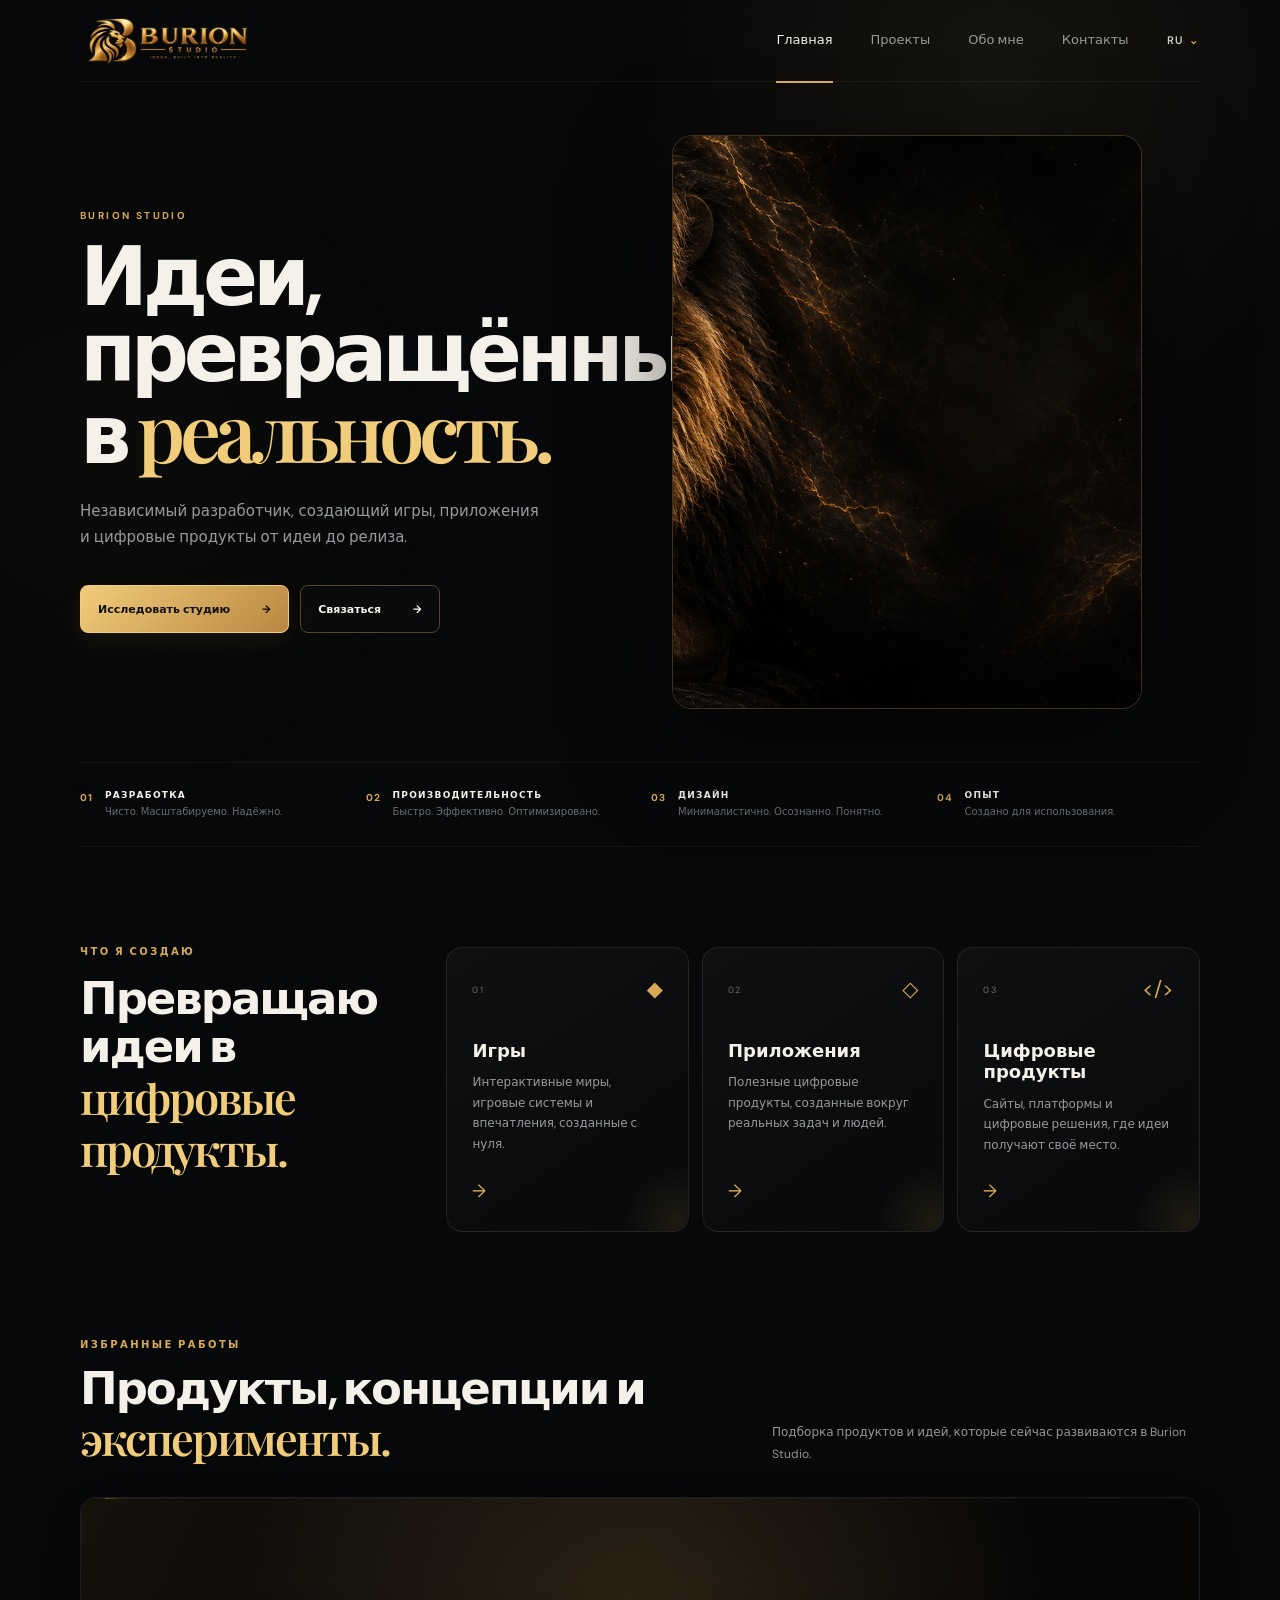
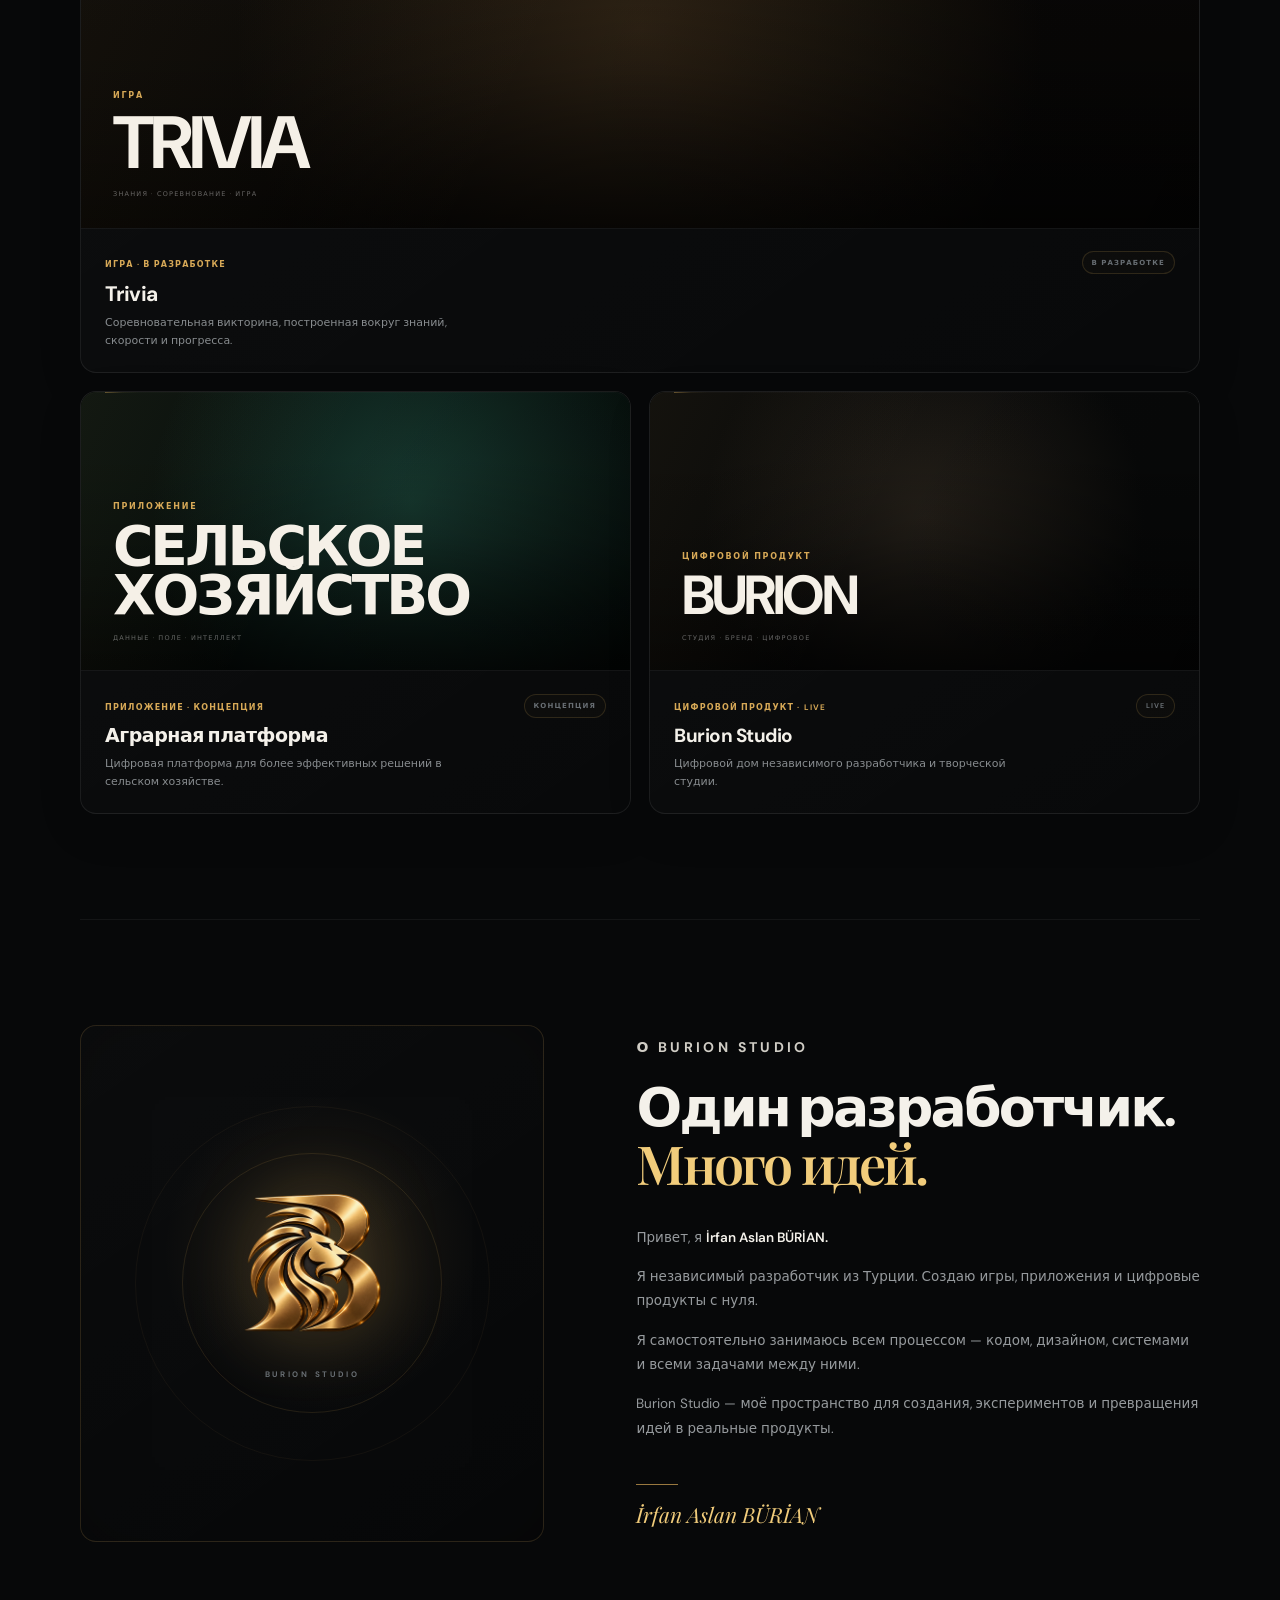
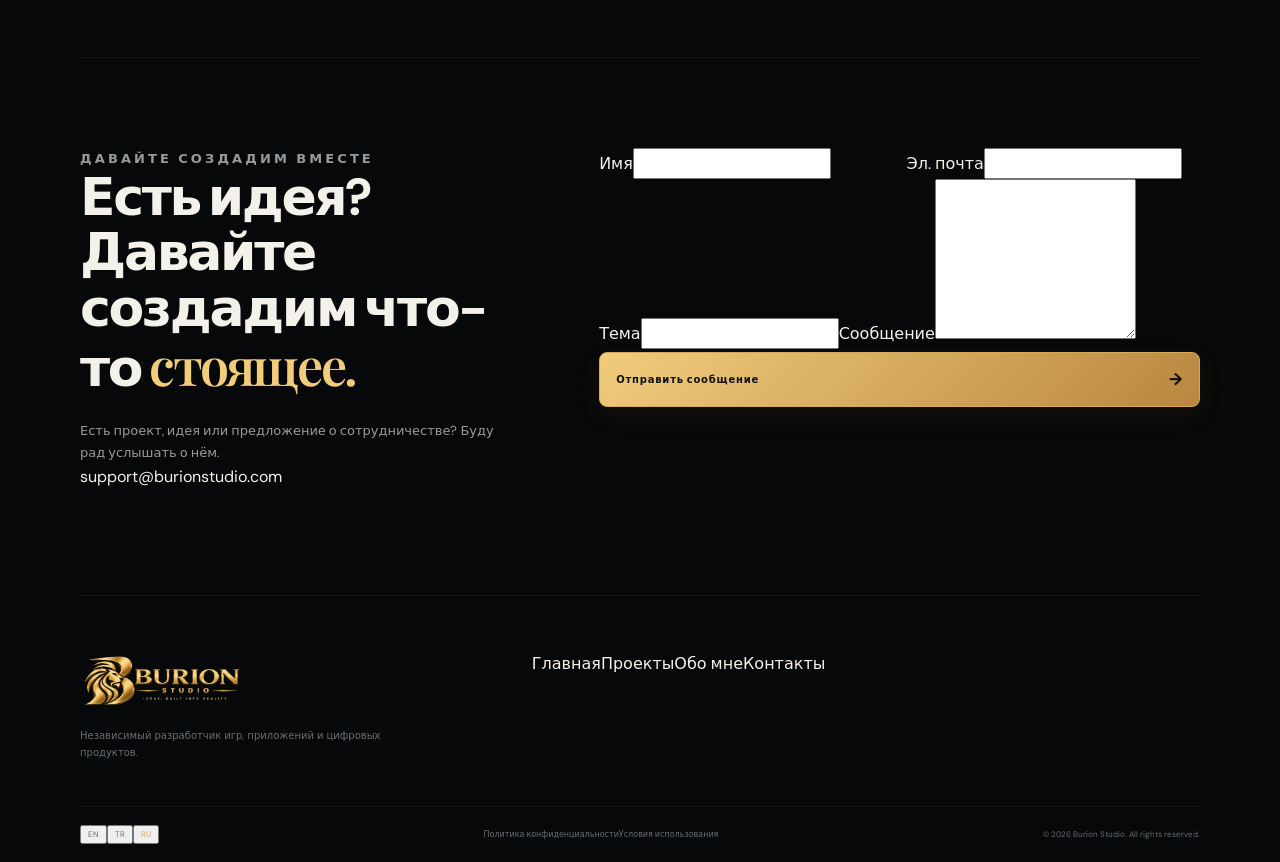
==== ru/index.html @ 8f63396d "Add Russian localized SEO URL" ====
<!doctype html>
<html lang="ru">
<head>
<meta charset="utf-8">
<meta name="viewport" content="width=device-width,initial-scale=1">
<meta name="theme-color" content="#070809">
<meta name="robots" content="index,follow">
<title>Burion Studio — Независимая студия игр и приложений</title>
<meta name="description" content="Burion Studio — независимые игры, приложения и цифровые продукты.">
<link rel="canonical" href="https://burionstudio.com/ru/">
<link rel="alternate" hreflang="en" href="https://burionstudio.com/">
<link rel="alternate" hreflang="tr" href="https://burionstudio.com/tr/">
<link rel="alternate" hreflang="ru" href="https://burionstudio.com/ru/">
<link rel="alternate" hreflang="x-default" href="https://burionstudio.com/">
<link rel="icon" type="image/png" href="../assets/brand/burion-favicon.png">
<link rel="apple-touch-icon" href="../assets/brand/burion-app-icon.png">
<link rel="preconnect" href="https://fonts.googleapis.com">
<link rel="preconnect" href="https://fonts.gstatic.com" crossorigin>
<link href="https://fonts.googleapis.com/css2?family=DM+Sans:wght@400;500;600;700&family=Playfair+Display:ital,wght@0,600;1,600&display=swap" rel="stylesheet">
<link rel="stylesheet" href="../css/style.css?v=20260830-1">
<link rel="stylesheet" href="../css/responsive-fixes.css?v=20260830-1">
<link rel="stylesheet" href="../css/projects-polish.css?v=20260830-1">
<link rel="stylesheet" href="../css/about-polish.css?v=20260830-1">
<link rel="stylesheet" href="../css/contact-mobile-fix.css?v=20260830-4">
<link rel="stylesheet" href="../css/footer-polish.css?v=20260830-4">
<link rel="stylesheet" href="../css/footer-mobile-polish.css?v=20260830-1">
</head>
<body>
<div class="site-shell">
<header class="site-header"><a class="site-logo" href="../" aria-label="Burion Studio"><img src="../assets/brand/burion-logo-primary.png" alt="Burion Studio"></a><nav class="desktop-nav" aria-label="Основная навигация"><a class="nav-link active" href="#home">Главная</a><a class="nav-link" href="#projects">Проекты</a><a class="nav-link" href="#about">Обо мне</a><a class="nav-link" href="#contact">Контакты</a></nav><div class="header-actions"><button class="language-button" type="button" aria-label="Изменить язык" aria-expanded="false"><span class="current-language">RU</span><span class="language-arrow">⌄</span></button><div class="language-menu" id="languageMenu" hidden><button type="button" data-language="en">English</button><button type="button" data-language="tr">Türkçe</button><button type="button" data-language="ru">Русский</button></div><button class="menu-button" type="button" aria-expanded="false" aria-label="Открыть меню"><span></span><span></span><span></span></button></div></header>
<div class="mobile-menu" id="mobileMenu" hidden><nav class="mobile-nav"><a href="#home">Главная</a><a href="#projects">Проекты</a><a href="#about">Обо мне</a><a href="#contact">Контакты</a></nav><div class="mobile-language"><span>ЯЗЫК</span><div><button type="button" data-language="en">EN</button><button type="button" data-language="tr">TR</button><button type="button" data-language="ru">RU</button></div></div></div>
<main>
<section id="home" class="hero"><div class="hero-content"><p class="eyebrow">BURION STUDIO</p><h1>Идеи,<br>превращённые в <em>реальность.</em></h1><p class="hero-description">Независимый разработчик, создающий игры, приложения и цифровые продукты от идеи до релиза.</p><div class="hero-actions"><a class="button button-primary" href="#projects"><span>Исследовать студию</span><span>→</span></a><a class="button button-secondary" href="#contact"><span>Связаться</span><span>→</span></a></div></div><div class="hero-visual"><div class="hero-image-frame"><img class="hero-image" src="../assets/brand/burion-hero-lion.jpg" alt="Burion Studio"><div class="hero-image-overlay"></div><div class="hero-image-brand"><img src="../assets/brand/burion-logo-gold.png" alt="Burion Studio"></div></div></div></section>
<section class="brand-statement"><div class="statement-item"><span class="statement-number">01</span><div><strong>РАЗРАБОТКА</strong><span>Чисто. Масштабируемо. Надёжно.</span></div></div><div class="statement-item"><span class="statement-number">02</span><div><strong>ПРОИЗВОДИТЕЛЬНОСТЬ</strong><span>Быстро. Эффективно. Оптимизировано.</span></div></div><div class="statement-item"><span class="statement-number">03</span><div><strong>ДИЗАЙН</strong><span>Минималистично. Осознанно. Понятно.</span></div></div><div class="statement-item"><span class="statement-number">04</span><div><strong>ОПЫТ</strong><span>Создано для использования.</span></div></div></section>
<section class="build-section"><div class="section-heading"><p class="eyebrow">ЧТО Я СОЗДАЮ</p><h2>Превращаю идеи в <em>цифровые продукты.</em></h2></div><div class="build-grid"><article class="build-card"><div class="card-top"><span class="card-index">01</span><span class="card-symbol">◆</span></div><h3>Игры</h3><p>Интерактивные миры, игровые системы и впечатления, созданные с нуля.</p><span class="card-arrow">→</span></article><article class="build-card"><div class="card-top"><span class="card-index">02</span><span class="card-symbol">◇</span></div><h3>Приложения</h3><p>Полезные цифровые продукты, созданные вокруг реальных задач и людей.</p><span class="card-arrow">→</span></article><article class="build-card"><div class="card-top"><span class="card-index">03</span><span class="card-symbol">&lt;/&gt;</span></div><h3>Цифровые продукты</h3><p>Сайты, платформы и цифровые решения, где идеи получают своё место.</p><span class="card-arrow">→</span></article></div></section>
<section id="projects" class="projects-section"><div class="section-heading projects-heading"><div><p class="eyebrow">ИЗБРАННЫЕ РАБОТЫ</p><h2>Продукты, концепции и <em>эксперименты.</em></h2></div><p class="section-description">Подборка продуктов и идей, которые сейчас развиваются в Burion Studio.</p></div><div class="projects-grid"><article class="project-card project-featured"><div class="project-image"><div class="project-image-content"><span>ИГРА</span><strong>TRIVIA</strong><small>ЗНАНИЯ · СОРЕВНОВАНИЕ · ИГРА</small></div></div><div class="project-info"><div><span class="project-category">ИГРА · В РАЗРАБОТКЕ</span><h3>Trivia</h3><p>Соревновательная викторина, построенная вокруг знаний, скорости и прогресса.</p></div><span class="project-status">В РАЗРАБОТКЕ</span></div></article><article class="project-card"><div class="project-image project-image-agriculture"><div class="project-image-content"><span>ПРИЛОЖЕНИЕ</span><strong>СЕЛЬСКОЕ ХОЗЯЙСТВО</strong><small>ДАННЫЕ · ПОЛЕ · ИНТЕЛЛЕКТ</small></div></div><div class="project-info"><div><span class="project-category">ПРИЛОЖЕНИЕ · КОНЦЕПЦИЯ</span><h3>Аграрная платформа</h3><p>Цифровая платформа для более эффективных решений в сельском хозяйстве.</p></div><span class="project-status">КОНЦЕПЦИЯ</span></div></article><article class="project-card"><div class="project-image project-image-studio"><div class="project-image-content"><span>ЦИФРОВОЙ ПРОДУКТ</span><strong>BURION</strong><small>СТУДИЯ · БРЕНД · ЦИФРОВОЕ</small></div></div><div class="project-info"><div><span class="project-category">ЦИФРОВОЙ ПРОДУКТ · LIVE</span><h3>Burion Studio</h3><p>Цифровой дом независимого разработчика и творческой студии.</p></div><span class="project-status">LIVE</span></div></article></div></section>
<section id="about" class="about-section"><div class="about-visual"><div class="about-mark"><img src="../assets/brand/burion-logo-mark.png" alt="Burion Studio mark"></div><span>BURION STUDIO</span></div><div class="about-content"><p class="eyebrow">О BURION STUDIO</p><h2>Один разработчик.<br><em>Много идей.</em></h2><p>Привет, я <strong>İrfan Aslan BÜRİAN.</strong></p><p>Я независимый разработчик из Турции. Создаю игры, приложения и цифровые продукты с нуля.</p><p>Я самостоятельно занимаюсь всем процессом — кодом, дизайном, системами и всеми задачами между ними.</p><p>Burion Studio — моё пространство для создания, экспериментов и превращения идей в реальные продукты.</p><div class="signature">İrfan Aslan BÜRİAN</div></div></section>
<section id="contact" class="contact-section"><div class="contact-heading"><p class="eyebrow">ДАВАЙТЕ СОЗДАДИМ ВМЕСТЕ</p><h2>Есть идея?<br>Давайте создадим что-то <em>стоящее.</em></h2><p class="contact-description">Есть проект, идея или предложение о сотрудничестве? Буду рад услышать о нём.</p><a href="mailto:support@burionstudio.com" class="contact-email">support@burionstudio.com</a></div><form id="contactForm" class="contact-form"><div class="form-row"><label><span>Имя</span><input type="text" name="name" autocomplete="name" required></label><label><span>Эл. почта</span><input type="email" name="email" autocomplete="email" required></label></div><label><span>Тема</span><input type="text" name="subject"></label><label><span>Сообщение</span><textarea name="message" rows="6" required></textarea></label><button type="submit" class="button button-primary submit-button"><span>Отправить сообщение</span><span>→</span></button></form></section>
</main>
<footer class="site-footer"><div class="footer-main"><div class="footer-brand"><img src="../assets/brand/burion-logo-gold.png" alt="Burion Studio"><p>Независимый разработчик игр, приложений и цифровых продуктов.</p></div><nav class="footer-nav" aria-label="Навигация в подвале"><a href="#home">Главная</a><a href="#projects">Проекты</a><a href="#about">Обо мне</a><a href="#contact">Контакты</a></nav></div><div class="footer-bottom"><div class="footer-languages"><button type="button" data-language="en">EN</button><button type="button" data-language="tr">TR</button><button type="button" data-language="ru">RU</button></div><div class="footer-legal"><a href="../privacy.html">Политика конфиденциальности</a><a href="../terms.html">Условия использования</a></div><span class="copyright">© 2026 Burion Studio. All rights reserved.</span></div></footer>
</div>
<script>localStorage.setItem('burionLanguage','ru');</script>
<script src="../script.js" defer></script>
<script src="../js/i18n-polish.js" defer></script>
</body>
</html>
---- css/style.css ----
/* =========================================================
   BURION STUDIO
   PREMIUM RESPONSIVE SYSTEM
   V3
========================================================= */

:root{--bg:#070809;--bg-soft:#0a0c0e;--surface:#0d1012;--surface-raised:#111416;--line:rgba(255,255,255,.085);--line-soft:rgba(255,255,255,.055);--text:#f4f1ea;--text-soft:#d0cdc5;--muted:#969a9d;--muted-dark:#686e73;--gold:#d7a957;--gold-light:#f1cc7b;--gold-dark:#9b7337;--max-width:1180px;--radius:16px;--ease:cubic-bezier(.22,.61,.36,1)}
*,*::before,*::after{box-sizing:border-box}html{margin:0;padding:0;width:100%;scroll-behavior:smooth;scroll-padding-top:90px;overflow-x:hidden}body{margin:0;padding:0;width:100%;min-width:0;overflow-x:hidden;background:var(--bg);color:var(--text);font-family:"DM Sans",system-ui,-apple-system,BlinkMacSystemFont,"Segoe UI",sans-serif;line-height:1.6;-webkit-font-smoothing:antialiased;text-rendering:optimizeLegibility}img,svg{display:block;max-width:100%}button,input,textarea{font:inherit}button{cursor:pointer}a{color:inherit;text-decoration:none}::selection{background:var(--gold);color:#111}body::before{content:"";position:fixed;inset:0;z-index:-1;pointer-events:none;background:radial-gradient(circle at 78% 8%,rgba(215,169,87,.075),transparent 30%),radial-gradient(circle at 8% 52%,rgba(215,169,87,.025),transparent 28%)}
.site-shell{width:100%;max-width:var(--max-width);margin:0 auto;padding-left:30px;padding-right:30px}.site-header{position:relative;z-index:100;height:82px;display:flex;align-items:center;border-bottom:1px solid var(--line-soft)}.site-logo{width:190px;max-width:190px;display:flex;align-items:center;flex-shrink:0}.site-logo img{width:175px;height:auto;object-fit:contain}.desktop-nav{display:flex;align-items:center;gap:38px;margin-left:auto;margin-right:38px}.nav-link{position:relative;padding:31px 0;color:var(--muted);font-size:13px;font-weight:500;transition:color .2s ease}.nav-link:hover,.nav-link.active{color:var(--text)}.nav-link.active::after{content:"";position:absolute;left:0;right:0;bottom:-1px;height:2px;background:var(--gold)}.header-actions{position:relative;display:flex;align-items:center;gap:17px;flex-shrink:0}.language-button{display:flex;align-items:center;gap:6px;padding:8px 0;border:0;background:transparent;color:var(--text-soft);font-size:11px;font-weight:600;letter-spacing:.1em}.language-arrow{color:var(--gold);font-size:12px}.menu-button{display:none;width:40px;height:40px;padding:8px;flex-direction:column;align-items:center;justify-content:center;gap:5px;border:1px solid var(--line);border-radius:9px;background:var(--surface)}.menu-button span{display:block;width:20px;height:2px;border-radius:2px;background:var(--text);transition:transform .2s ease,opacity .2s ease}.menu-button.is-open span:nth-child(1){transform:translateY(7px) rotate(45deg)}.menu-button.is-open span:nth-child(2){opacity:0}.menu-button.is-open span:nth-child(3){transform:translateY(-7px) rotate(-45deg)}.language-menu{position:absolute;top:67px;right:0;z-index:500;width:145px;padding:6px;border:1px solid var(--line);border-radius:11px;background:rgba(13,16,18,.97);box-shadow:0 20px 50px rgba(0,0,0,.45);backdrop-filter:blur(18px)}.language-menu[hidden],.mobile-menu[hidden]{display:none}.language-menu button{width:100%;padding:10px 12px;border:0;border-radius:7px;background:transparent;color:var(--text-soft);text-align:left;font-size:12px;transition:background .2s ease,color .2s ease}.language-menu button:hover{background:rgba(215,169,87,.07);color:var(--gold-light)}.mobile-menu{display:none;position:fixed;top:74px;left:15px;right:15px;z-index:200;padding:10px;border:1px solid var(--line);border-radius:15px;background:rgba(10,12,14,.98);box-shadow:0 25px 70px rgba(0,0,0,.58);backdrop-filter:blur(20px)}.mobile-menu:not([hidden]){display:block}.mobile-nav a{display:block;padding:14px 13px;border-bottom:1px solid var(--line-soft);color:var(--text-soft);font-size:14px;transition:color .2s ease,padding-left .2s ease}.mobile-nav a:last-child{border-bottom:0}.mobile-nav a:hover{color:var(--gold-light);padding-left:17px}.mobile-language{margin-top:10px;padding:13px 13px 5px;border-top:1px solid var(--line-soft)}.mobile-language>span{display:block;margin-bottom:10px;color:var(--gold);font-size:9px;font-weight:700;letter-spacing:.18em}.mobile-language>div{display:flex;gap:7px}.mobile-language button{padding:7px 10px;border:1px solid var(--line);border-radius:7px;background:rgba(255,255,255,.025);color:var(--muted);font-size:10px}.eyebrow{margin:0 0 18px;color:var(--gold);font-size:10px;font-weight:700;line-height:1;letter-spacing:.24em}h1,h2,h3,p{margin-top:0}h2{font-size:clamp(31px,4vw,45px);line-height:1.07;letter-spacing:-.045em}h1 em,h2 em{color:var(--gold-light);font-family:"Playfair Display",Georgia,serif;font-style:normal;font-weight:600}
.hero{position:relative;display:grid;grid-template-columns:minmax(0,.9fr) minmax(0,1.1fr);min-height:650px;border-bottom:1px solid var(--line-soft)}.hero-content{position:relative;z-index:2;display:flex;flex-direction:column;justify-content:center;padding:75px 40px 75px 0}.hero h1{max-width:650px;margin:0 0 27px;font-size:clamp(58px,6.35vw,84px);font-weight:700;line-height:.94;letter-spacing:-.065em}.hero-description{max-width:465px;margin:0;color:var(--muted);font-size:15px;line-height:1.75}.hero-actions{display:flex;flex-wrap:wrap;gap:11px;margin-top:35px}.button{min-height:48px;display:inline-flex;align-items:center;justify-content:space-between;gap:32px;padding:12px 17px;border-radius:8px;font-size:11px;font-weight:700;transition:transform .2s var(--ease),box-shadow .2s ease,border-color .2s ease,background .2s ease}.button:hover{transform:translateY(-2px)}.button-primary{color:#111;border:1px solid var(--gold-light);background:linear-gradient(135deg,var(--gold-light),#b98740);box-shadow:0 8px 25px rgba(215,169,87,.08)}.button-primary:hover{box-shadow:0 12px 35px rgba(215,169,87,.18)}.button-secondary{color:var(--text);border:1px solid #574628;background:rgba(255,255,255,.015)}.button-secondary:hover{border-color:var(--gold);background:rgba(215,169,87,.045)}
.hero-visual{position:relative;min-width:0;min-height:650px;display:flex;align-items:center;justify-content:center;padding:42px 0 42px 18px}.hero-visual::before{content:"";position:absolute;width:470px;height:470px;border-radius:50%;background:radial-gradient(circle,rgba(215,169,87,.14),rgba(215,169,87,.035) 48%,transparent 72%);filter:blur(2px)}.hero-image-frame{position:relative;z-index:2;width:100%;max-width:530px;aspect-ratio:1/1;overflow:hidden;border:1px solid rgba(215,169,87,.28);border-radius:22px;background:#090a0b;box-shadow:0 30px 90px rgba(0,0,0,.48)}.hero-image{width:100%;height:100%;object-fit:cover;object-position:center}.hero-image-overlay{position:absolute;inset:0;background:linear-gradient(135deg,rgba(0,0,0,.04),transparent 40%,rgba(0,0,0,.55))}.hero-image-brand{position:absolute;right:21px;bottom:20px;width:140px;padding:9px 12px;border:1px solid rgba(215,169,87,.25);border-radius:8px;background:rgba(5,6,7,.68);backdrop-filter:blur(12px)}.hero-image-brand img{width:100%;height:auto}
.brand-statement{display:grid;grid-template-columns:repeat(4,minmax(0,1fr));gap:22px;padding:27px 0;border-bottom:1px solid var(--line-soft)}.statement-item{display:flex;align-items:flex-start;gap:12px;min-width:0}.statement-number{flex-shrink:0;color:var(--gold);font-size:10px;font-weight:700;letter-spacing:.1em}.statement-item>div{display:flex;flex:1 1 auto;flex-direction:column;min-width:0}.statement-item strong{display:block;font-size:9px;line-height:1.25;letter-spacing:.14em;white-space:normal;overflow-wrap:normal;word-break:normal}.statement-item span:last-child{display:block;margin-top:4px;color:var(--muted-dark);font-size:10px;line-height:1.4;white-space:normal;overflow-wrap:normal;word-break:normal}
.build-section{display:grid;grid-template-columns:minmax(0,.72fr) minmax(0,1.8fr);gap:65px;padding:100px 0}.section-heading{min-width:0}.section-heading h2{margin:0}.build-grid{display:grid;grid-template-columns:repeat(3,minmax(0,1fr));gap:13px}.build-card{position:relative;min-width:0;min-height:280px;display:flex;flex-direction:column;padding:25px;overflow:hidden;border:1px solid var(--line);border-radius:var(--radius);background:linear-gradient(145deg,rgba(255,255,255,.035),rgba(255,255,255,.008));transition:transform .25s var(--ease),border-color .25s ease,background .25s ease}.build-card::after{content:"";position:absolute;width:110px;height:110px;right:-45px;bottom:-45px;border-radius:50%;background:radial-gradient(circle,rgba(215,169,87,.10),transparent 70%);pointer-events:none}.build-card:hover{transform:translateY(-5px);border-color:rgba(215,169,87,.32);background:var(--surface-raised)}.card-top{display:flex;align-items:center;justify-content:space-between}.card-index{color:var(--muted-dark);font-size:9px;letter-spacing:.12em}.card-symbol{color:var(--gold);font-size:21px}.build-card h3{margin:34px 0 10px;font-size:18px;line-height:1.2}.build-card p{margin:0;color:var(--muted);font-size:12px;line-height:1.7}.card-arrow{margin-top:auto;padding-top:22px;color:var(--gold);font-size:18px}
.projects-section{padding-bottom:105px}.projects-heading{display:grid;grid-template-columns:minmax(0,1.2fr) minmax(0,.8fr);gap:50px;align-items:end;margin-bottom:35px}.projects-heading h2{max-width:650px;margin:0}.section-description{max-width:370px;margin:0;color:var(--muted);font-size:12px;line-height:1.7}.projects-grid{display:grid;grid-template-columns:repeat(2,minmax(0,1fr));gap:14px}.project-card{min-width:0;overflow:hidden;border:1px solid var(--line);border-radius:var(--radius);background:var(--surface);transition:transform .25s var(--ease),border-color .25s ease}.project-card:hover{transform:translateY(-4px);border-color:rgba(215,169,87,.3)}.project-card.project-featured{grid-column:span 2}.project-image{position:relative;min-height:300px;display:flex;align-items:center;justify-content:center;overflow:hidden;background:radial-gradient(circle at 50% 40%,#302415,#090807 68%)}.project-image::after{content:"";position:absolute;inset:0;background:linear-gradient(180deg,transparent 45%,rgba(0,0,0,.28));pointer-events:none}.project-image-agriculture{background:radial-gradient(circle at 60% 40%,#183b31,#07100d 70%)}.project-image-studio{background:radial-gradient(circle at 50% 45%,#252019,#080909 70%)}.project-image-content{position:relative;z-index:2;display:flex;flex-direction:column;align-items:center;padding:20px;text-align:center}.project-image-content span{margin-bottom:10px;color:var(--gold);font-size:9px;font-weight:700;letter-spacing:.25em}.project-image-content strong{color:#f5f0e7;font-size:clamp(42px,6vw,70px);line-height:.9;letter-spacing:-.06em}.project-image-content small{margin-top:14px;color:rgba(255,255,255,.45);font-size:7px;letter-spacing:.22em}.project-info{display:flex;align-items:flex-start;justify-content:space-between;gap:25px;padding:22px 24px 24px}.project-category{color:var(--gold);font-size:8px;font-weight:700;letter-spacing:.15em}.project-info h3{margin:8px 0 7px;font-size:18px}.project-info p{max-width:520px;margin:0;color:var(--muted);font-size:11px;line-height:1.65}.project-status{flex-shrink:0;margin-top:2px;color:var(--muted-dark);font-size:7px;font-weight:700;letter-spacing:.15em}
.about-section{display:grid;grid-template-columns:minmax(0,.82fr) minmax(0,1.18fr);gap:75px;padding:90px 0 105px;border-top:1px solid var(--line-soft)}.about-visual{position:relative;min-height:390px;display:flex;flex-direction:column;align-items:center;justify-content:center;overflow:hidden;border:1px solid var(--line);border-radius:var(--radius);background:radial-gradient(circle at 50% 45%,rgba(215,169,87,.08),transparent 64%)}.about-visual::before{content:"";position:absolute;width:230px;height:230px;border:1px solid rgba(215,169,87,.09);border-radius:50%}.about-visual::after{content:"";position:absolute;width:320px;height:320px;border:1px solid rgba(215,169,87,.045);border-radius:50%}.about-mark{position:relative;z-index:2;width:145px;height:145px;display:flex;align-items:center;justify-content:center;margin-bottom:22px}.about-mark img{width:100%;height:100%;object-fit:contain;filter:drop-shadow(0 0 30px rgba(215,169,87,.18))}.about-visual>span{position:relative;z-index:2;color:var(--muted-dark);font-size:8px;font-weight:700;letter-spacing:.3em}.about-content{max-width:600px}.about-content h2{margin:0 0 30px}.about-content p{margin-bottom:14px;color:var(--muted);font-size:13px;line-height:1.75}.about-content p strong{color:var(--text)}.signature{margin-top:30px;color:var(--gold-light);font-family:"Playfair Display",Georgia,serif;font-size:22px;font-style:italic}
.contact-section{display:grid;grid-template-columns:minmax(0,.85fr) minmax(0,1.15fr);gap:75px;padding:90px 0 105px;border-top:1px solid var(--line-soft)}.contact-heading h2{margin:0 0 24px;font-size:clamp(34px,4.2vw,52px)}.contact-heading>p{max-width:450px;margin:0 22px 0 0;color:var(--muted);font-size:13px;line-height:1.7}.contact-meta{display:grid;gap:14px;margin-top:35px}.contact-meta-item{display:flex;align-items:flex-start;gap:13px}.contact-meta-item span:first-child{color:var(--gold);font-size:9px;font-weight:700;letter-spacing:.16em}.contact-meta-item a,.contact-meta-item>span:last-child{color:var(--text-soft);font-size:12px}.contact-form{min-width:0}.form-row{display:grid;grid-template-columns:repeat(2,minmax(0,1fr));gap:14px}.form-group{display:grid;gap:7px;margin-bottom:16px}.form-group label{color:var(--muted-dark);font-size:8px;font-weight:700;letter-spacing:.16em}.form-group input,.form-group textarea{width:100%;border:1px solid var(--line);border-radius:8px;background:rgba(255,255,255,.02);color:var(--text);outline:none;transition:border-color .2s ease,background .2s ease}.form-group input{height:46px;padding:10px 13px}.form-group textarea{min-height:145px;padding:12px 13px;resize:vertical}.form-group input:focus,.form-group textarea:focus{border-color:rgba(215,169,87,.45);background:rgba(215,169,87,.025)}.form-group input::placeholder,.form-group textarea::placeholder{color:#555b5f}.submit-button{width:100%;min-height:52px;margin-top:3px;display:flex;align-items:center;justify-content:space-between;padding:13px 16px;border:1px solid var(--gold);border-radius:8px;background:linear-gradient(135deg,var(--gold-light),#b98740);color:#111;font-size:10px;font-weight:800;letter-spacing:.08em}.submit-button span:last-child{font-size:17px}.form-status{min-height:20px;margin:12px 0 0;color:var(--gold-light);font-size:10px}.site-footer{border-top:1px solid var(--line-soft)}.footer-main{display:grid;grid-template-columns:1.3fr 1fr 1fr;gap:50px;padding:55px 0 45px}.footer-brand img{width:165px;margin-bottom:16px}.footer-brand p{max-width:310px;margin:0;color:var(--muted-dark);font-size:10px;line-height:1.65}.footer-column h3{margin:0 0 13px;color:var(--text-soft);font-size:8px;font-weight:700;letter-spacing:.18em}.footer-column a{display:block;width:max-content;margin-bottom:8px;color:var(--muted);font-size:10px}.footer-column a:hover{color:var(--gold-light)}.footer-bottom{display:flex;align-items:center;justify-content:space-between;gap:20px;padding:18px 0;border-top:1px solid var(--line-soft);color:var(--muted-dark);font-size:8px}.footer-bottom div:last-child{display:flex;gap:15px}.footer-bottom a:hover{color:var(--gold-light)}
@media(max-width:1000px){.site-shell{padding-left:25px;padding-right:25px}.desktop-nav{gap:25px;margin-right:25px}.hero-content{padding-right:25px}.hero h1{font-size:clamp(52px,6.2vw,72px)}.build-section{gap:40px}.about-section,.contact-section{gap:50px}}
@media(max-width:800px){.site-shell{padding-left:28px;padding-right:28px}.site-header{height:74px}.site-logo{width:155px;max-width:155px}.site-logo img{width:145px}.desktop-nav{display:none}.header-actions{margin-left:auto;gap:10px}.menu-button{display:flex}.hero{position:relative;display:block;min-height:690px;overflow:hidden;background:#070809}.hero-content{position:relative;z-index:3;width:61%;min-height:690px;display:flex;justify-content:center;padding:58px 0 62px}.hero h1{max-width:100%;margin-bottom:22px;font-size:clamp(42px,11vw,50px);line-height:.96;letter-spacing:-.06em}.hero-description{max-width:285px;font-size:12.5px;line-height:1.7}.hero-actions{width:100%;max-width:270px;flex-direction:column;gap:9px;margin-top:27px}.hero-actions .button{width:100%;max-width:270px;min-height:48px;padding-left:16px;padding-right:16px;border-radius:8px;font-size:10.5px}.hero-visual{position:absolute;inset:0;z-index:1;width:100%;min-height:100%;padding:0;pointer-events:none}.hero-visual::before{display:none}.hero-image-frame{position:absolute;top:0;right:0;width:92%;height:100%;max-width:none;aspect-ratio:auto;border:0;border-left:1px solid rgba(215,169,87,.13);border-radius:0;box-shadow:none;background:#070809}.hero-image{width:100%;height:100%;object-fit:cover;object-position:0 center;transform:translateX(9%) scale(1.02);transform-origin:center center;filter:brightness(.74) saturate(.88) contrast(1.06);opacity:.93}.hero-image-overlay{background:linear-gradient(90deg,#070809 0%,rgba(7,8,9,.98) 10%,rgba(7,8,9,.84) 25%,rgba(7,8,9,.46) 45%,rgba(7,8,9,.10) 70%,rgba(7,8,9,.18) 100%),linear-gradient(180deg,rgba(7,8,9,.10) 0%,transparent 34%,rgba(7,8,9,.25) 72%,rgba(7,8,9,.68) 100%)}.hero-image-brand{display:none}.brand-statement{display:grid;grid-template-columns:repeat(2,minmax(0,1fr));gap:28px 18px;width:100%;padding:26px 0}.statement-item{display:grid;grid-template-columns:24px minmax(0,1fr);align-items:start;gap:8px;width:100%;min-width:0}.statement-item .statement-number{width:24px;flex:none;line-height:1.35;font-size:8px}.statement-item>div{display:flex;flex-direction:column;width:auto;min-width:0;flex:initial}.statement-item strong,.statement-item span:last-child{display:block;width:auto;min-width:0;white-space:normal;word-break:normal;overflow-wrap:normal;hyphens:none}.statement-item strong{font-size:8.5px;line-height:1.3;letter-spacing:.11em}.statement-item span:last-child{margin-top:5px;font-size:9.5px;line-height:1.45}.build-section{display:grid;grid-template-columns:minmax(0,1fr);gap:34px;padding:70px 0}.build-grid{display:grid;grid-template-columns:minmax(0,1fr);gap:14px}.build-card{min-height:230px}.projects-section{padding-bottom:76px}.projects-heading{display:grid;grid-template-columns:minmax(0,1fr);gap:15px;align-items:start;margin-bottom:24px}.projects-grid{display:grid;grid-template-columns:minmax(0,1fr);gap:14px}.project-card.project-featured{grid-column:auto}.project-card::before{width:26px}.project-featured .project-image{min-height:235px}.project-image{min-height:225px}.project-info{gap:14px;padding:18px 19px 19px}.project-featured .project-info{padding-top:18px}.project-featured .project-info h3{font-size:19px}.project-info h3{margin-top:7px;margin-bottom:6px}.project-info p{max-width:none;font-size:10.5px;line-height:1.6}.project-status{align-self:flex-start;white-space:nowrap;padding:4px 7px;font-size:6.5px}.about-section{display:grid;grid-template-columns:minmax(0,1fr);gap:42px;padding:68px 0 70px}.about-visual{min-height:300px}.about-mark{width:120px;height:120px}.about-content{max-width:none}.about-content h2{margin-bottom:24px}.about-content p{margin-bottom:12px}.signature{margin-top:24px}.contact-section{display:grid;grid-template-columns:minmax(0,1fr);gap:38px;padding:68px 0 72px}.contact-heading h2{margin-bottom:20px}.contact-description{margin-right:0}.contact-form{width:100%;min-width:0}.contact-form .form-row{display:grid;grid-template-columns:minmax(0,1fr);gap:18px}.contact-form input,.contact-form textarea{width:100%;max-width:100%}.submit-button{width:100%}.site-footer{margin-top:0}.footer-main{gap:38px}}
@media(max-width:800px){html[lang="ru"] .hero-content{width:80%}html[lang="ru"] .hero h1{font-size:clamp(39px,10vw,45px);letter-spacing:-.065em;max-width:none}html[lang="ru"] .hero-description{max-width:260px}html[lang="ru"] .hero-actions,html[lang="ru"] .hero-actions .button{max-width:250px}}
@media(max-width:430px){.site-shell{padding-left:24px;padding-right:24px}.hero{min-height:670px}.hero-content{width:60%;min-height:670px;padding-top:54px;padding-bottom:54px}.hero h1{font-size:clamp(40px,11.4vw,47px)}.hero-description{max-width:260px;font-size:12.1px}.hero-actions,html[lang="ru"] .hero-actions,html[lang="ru"] .hero-actions .button{max-width:250px}.hero-actions .button{max-width:250px}.hero-image-frame{width:93%}.hero-image{transform:translateX(10%) scale(1.02);filter:brightness(.74) saturate(.88) contrast(1.06);opacity:.94}.brand-statement{gap:24px 14px}.statement-item{grid-template-columns:21px minmax(0,1fr);gap:6px}.statement-item .statement-number{width:21px;font-size:7px}.statement-item strong{font-size:7.6px;letter-spacing:.095em}.statement-item span:last-child{font-size:8.8px}.projects-heading{gap:15px}.project-featured .project-image{min-height:220px}.project-image{min-height:210px}.project-info{padding:17px 17px 18px}.project-status{font-size:6px;letter-spacing:.13em}}
@media(max-width:430px){html[lang="ru"] .hero-content{width:80%}html[lang="ru"] .hero h1{font-size:clamp(37px,10vw,43px);letter-spacing:-.065em}html[lang="ru"] .hero-description{max-width:260px}html[lang="ru"] .hero-actions,html[lang="ru"] .hero-actions .button{max-width:250px}}
---- css/responsive-fixes.css ----
/* BURION STUDIO — Responsive System
   Consolidated from V10–V12 stabilization overrides.
   Goal: preserve current layout while removing duplicate cascade rules.
*/

@media (min-width:1201px){.hero{grid-template-columns:minmax(0,.92fr) minmax(0,1.08fr)!important;min-height:680px!important}.hero-content{padding:72px 42px 72px 0!important}.hero h1{max-width:620px!important;margin-bottom:24px!important}.hero-visual{min-height:680px!important;padding:34px 0 34px 18px!important}.hero-visual::before{width:520px!important;height:520px!important;background:radial-gradient(circle,rgba(215,169,87,.12),rgba(215,169,87,.025) 48%,transparent 72%)!important}.hero-image-frame{width:min(100%,470px)!important;max-width:470px!important;aspect-ratio:.82/1!important;border-radius:20px!important;border-color:rgba(215,169,87,.25)!important;box-shadow:0 34px 100px rgba(0,0,0,.55)!important}.hero-image{object-position:58% center!important;transform:scale(1.045)!important}.hero-image-overlay{background:linear-gradient(90deg,rgba(7,8,9,.02),transparent 42%,rgba(0,0,0,.28)),linear-gradient(180deg,rgba(0,0,0,.02),transparent 58%,rgba(0,0,0,.62))!important}.hero-image-brand{display:none!important}}
@media (min-width:801px) and (max-width:1200px){.site-shell{padding-left:28px!important;padding-right:28px!important}.site-header{height:76px!important}.desktop-nav{gap:24px!important;margin-right:24px!important}.hero{grid-template-columns:minmax(0,.95fr) minmax(0,1.05fr)!important;min-height:610px!important}.hero-content{padding:62px 28px 62px 0!important}.hero h1{max-width:520px!important;font-size:clamp(50px,6.8vw,70px)!important}.hero-description{max-width:410px!important;font-size:14px!important}.hero-visual{min-height:610px!important;padding:30px 0 30px 14px!important}.hero-image-frame{max-width:440px!important;aspect-ratio:.86/1!important;border-radius:18px!important}.hero-image{object-position:58% center!important;transform:scale(1.035)!important}.hero-image-overlay{background:linear-gradient(90deg,rgba(7,8,9,.04),transparent 45%,rgba(0,0,0,.30)),linear-gradient(180deg,transparent 58%,rgba(0,0,0,.58))!important}.hero-image-brand{display:none!important}.brand-statement{gap:16px!important}.statement-item{gap:9px!important}.statement-item strong{font-size:8.5px!important}.statement-item span:last-child{font-size:9.5px!important}}
@media (max-width:800px){.site-shell{padding-left:28px!important;padding-right:28px!important}.site-header{height:74px!important}.site-logo{width:155px!important;max-width:155px!important}.site-logo img{width:145px!important}.desktop-nav{display:none!important}.header-actions{margin-left:auto!important;gap:10px!important}.menu-button{display:flex!important}.hero{position:relative!important;display:block!important;min-height:690px!important;overflow:hidden!important;border-bottom:1px solid var(--line-soft)!important;background:#070809!important}.hero-content{position:relative!important;z-index:3!important;width:61%!important;min-height:690px!important;display:flex!important;justify-content:center!important;padding:58px 0 62px!important}.hero h1{max-width:100%!important;margin-bottom:22px!important;font-size:clamp(42px,11vw,50px)!important;line-height:.96!important;letter-spacing:-.06em!important}.hero-description{max-width:285px!important;font-size:12.5px!important;line-height:1.7!important}.hero-actions{width:100%!important;max-width:270px!important;flex-direction:column!important;gap:9px!important;margin-top:27px!important}.hero-actions .button{width:100%!important;max-width:270px!important;min-height:48px!important;padding-left:16px!important;padding-right:16px!important;border-radius:8px!important;font-size:10.5px!important}.hero-visual{position:absolute!important;inset:0!important;z-index:1!important;width:100%!important;min-height:100%!important;padding:0!important;pointer-events:none!important}.hero-visual::before{display:none!important}.hero-image-frame{position:absolute!important;top:0!important;right:0!important;width:92%!important;height:100%!important;max-width:none!important;aspect-ratio:auto!important;border:0!important;border-left:1px solid rgba(215,169,87,.13)!important;border-radius:0!important;box-shadow:none!important;background:#070809!important}.hero-image{width:100%!important;height:100%!important;object-fit:cover!important;object-position:0 center!important;transform:translateX(9%) scale(1.02)!important;transform-origin:center center!important;filter:brightness(.74) saturate(.88) contrast(1.06)!important;opacity:.93!important}.hero-image-overlay{background:linear-gradient(90deg,#070809 0%,rgba(7,8,9,.98) 10%,rgba(7,8,9,.84) 25%,rgba(7,8,9,.46) 45%,rgba(7,8,9,.10) 70%,rgba(7,8,9,.18) 100%),linear-gradient(180deg,rgba(7,8,9,.10) 0%,transparent 34%,rgba(7,8,9,.25) 72%,rgba(7,8,9,.68) 100%)!important}.hero-image-brand{display:none!important}.brand-statement{display:grid!important;grid-template-columns:repeat(2,minmax(0,1fr))!important;gap:28px 18px!important;width:100%!important;padding:26px 0!important}.statement-item{display:grid!important;grid-template-columns:24px minmax(0,1fr)!important;align-items:start!important;gap:8px!important;width:100%!important;min-width:0!important}.statement-item .statement-number{width:24px!important;flex:none!important;line-height:1.35!important;font-size:8px!important}.statement-item>div{display:flex!important;flex-direction:column!important;width:auto!important;min-width:0!important;flex:initial!important}.statement-item strong,.statement-item span:last-child{display:block!important;width:auto!important;min-width:0!important;white-space:normal!important;word-break:normal!important;overflow-wrap:normal!important;hyphens:none!important}.statement-item strong{font-size:8.5px!important;line-height:1.3!important;letter-spacing:.11em!important}.statement-item span:last-child{margin-top:5px!important;font-size:9.5px!important;line-height:1.45!important}.build-section{display:grid!important;grid-template-columns:minmax(0,1fr)!important;gap:34px!important;padding:70px 0!important}.build-grid{display:grid!important;grid-template-columns:minmax(0,1fr)!important;gap:14px!important}.build-card{min-height:230px!important}.projects-section{padding-bottom:76px!important}.projects-heading{display:grid!important;grid-template-columns:minmax(0,1fr)!important;gap:15px!important;align-items:start!important;margin-bottom:24px!important}.projects-grid{display:grid!important;grid-template-columns:minmax(0,1fr)!important;gap:14px!important}.project-card.project-featured{grid-column:auto!important}.project-card::before{width:26px!important}.project-featured .project-image{min-height:235px!important}.project-image{min-height:225px!important}.project-info{gap:14px!important;padding:18px 19px 19px!important}.project-featured .project-info{padding-top:18px!important}.project-featured .project-info h3{font-size:19px!important}.project-info h3{margin-top:7px!important;margin-bottom:6px!important}.project-info p{max-width:none!important;font-size:10.5px!important;line-height:1.6!important}.project-status{align-self:flex-start!important;white-space:nowrap!important;padding:4px 7px!important;font-size:6.5px!important}.about-section{display:grid!important;grid-template-columns:minmax(0,1fr)!important;gap:42px!important;padding:68px 0 70px!important}.about-visual{min-height:300px!important}.about-mark{width:120px!important;height:120px!important}.about-content{max-width:none!important}.about-content h2{margin-bottom:24px!important}.about-content p{margin-bottom:12px!important}.signature{margin-top:24px!important}.contact-section{display:grid!important;grid-template-columns:minmax(0,1fr)!important;gap:38px!important;padding:68px 0 72px!important}.contact-heading h2{margin-bottom:20px!important}.contact-description{margin-right:0!important}.contact-form{width:100%!important;min-width:0!important}.contact-form .form-row{display:grid!important;grid-template-columns:minmax(0,1fr)!important;gap:18px!important}.contact-form input,.contact-form textarea{width:100%!important;max-width:100%!important}.submit-button{width:100%!important}.site-footer{margin-top:0!important}.footer-main{gap:38px!important}}
@media (max-width:800px){html[lang="ru"] .hero-content{width:80%!important}html[lang="ru"] .hero h1{font-size:clamp(39px,10vw,45px)!important;letter-spacing:-.065em!important;max-width:none!important}html[lang="ru"] .hero-description{max-width:260px!important}html[lang="ru"] .hero-actions,html[lang="ru"] .hero-actions .button{max-width:250px!important}}
@media (max-width:430px){.site-shell{padding-left:24px!important;padding-right:24px!important}.hero{min-height:670px!important}.hero-content{width:60%!important;min-height:670px!important;padding-top:54px!important;padding-bottom:54px!important}.hero h1{font-size:clamp(40px,11.4vw,47px)!important}.hero-description{max-width:260px!important;font-size:12.1px!important}.hero-actions,html[lang="ru"] .hero-actions,html[lang="ru"] .hero-actions .button{max-width:250px!important}.hero-actions .button{max-width:250px!important}.hero-image-frame{width:93%!important}.hero-image{transform:translateX(10%) scale(1.02)!important;filter:brightness(.74) saturate(.88) contrast(1.06)!important;opacity:.94!important}.brand-statement{gap:24px 14px!important}.statement-item{grid-template-columns:21px minmax(0,1fr)!important;gap:6px!important}.statement-item .statement-number{width:21px!important;font-size:7px!important}.statement-item strong{font-size:7.6px!important;letter-spacing:.095em!important}.statement-item span:last-child{font-size:8.8px!important}.projects-heading{gap:15px!important}.project-featured .project-image{min-height:220px!important}.project-image{min-height:210px!important}.project-info{padding:17px 17px 18px!important}.project-status{font-size:6px!important;letter-spacing:.13em!important}}
@media (max-width:430px){html[lang="ru"] .hero-content{width:80%!important}html[lang="ru"] .hero h1{font-size:clamp(37px,10vw,43px)!important;letter-spacing:-.065em!important}html[lang="ru"] .hero-description{max-width:260px!important}html[lang="ru"] .hero-actions,html[lang="ru"] .hero-actions .button{max-width:250px!important}}
.projects-heading .eyebrow{margin-bottom:15px}.project-card{position:relative}.project-card::before{content:"";position:absolute;left:0;top:0;width:34px;height:1px;background:rgba(215,169,87,.55);z-index:3;opacity:.7}.project-featured .project-image{min-height:315px}.project-featured .project-image-content{transform:translateY(-2px)}.project-featured .project-image-content strong{font-size:clamp(48px,6.5vw,76px)}.project-info{border-top:1px solid rgba(255,255,255,.035)}.project-category{display:inline-block;margin-bottom:1px}.project-status{padding:5px 9px;border:1px solid rgba(215,169,87,.14);border-radius:999px;background:rgba(215,169,87,.025)}.project-card:hover .project-status{border-color:rgba(215,169,87,.28);color:var(--gold-light)}.project-card{background:linear-gradient(145deg,rgba(255,255,255,.022),rgba(255,255,255,.008))}.project-card:hover{box-shadow:0 18px 45px rgba(0,0,0,.18)}.project-featured .project-info{padding-top:20px}.project-featured .project-info h3{font-size:21px;letter-spacing:-.025em}.project-info h3{letter-spacing:-.02em}.project-status{font-size:7px;letter-spacing:.16em}.project-image-content small{opacity:.9}.project-image-agriculture .project-image-content strong{font-size:clamp(36px,5vw,58px)}.project-image-studio .project-image-content strong{font-size:clamp(36px,5vw,58px)}
@media(min-width:801px){.project-card:not(.project-featured) .project-image{min-height:270px}.project-card:not(.project-featured) .project-info{min-height:128px}}
@media(max-width:800px){.project-featured .project-image{min-height:235px!important}.project-featured .project-info h3{font-size:19px!important}.project-status{padding:4px 7px!important;font-size:6.5px!important}}
@media(max-width:430px){.project-featured .project-image{min-height:220px!important}.project-image{min-height:210px!important}.project-status{font-size:6px!important;letter-spacing:.13em!important}}
@media(max-width:800px){
  .site-footer{width:100%!important;overflow:hidden!important}
  .footer-main{display:grid!important;grid-template-columns:minmax(0,1fr)!important;gap:30px!important;width:100%!important;align-items:start!important}
  .footer-brand{width:100%!important;max-width:230px!important}
  .footer-brand img{width:120px!important;max-width:100%!important;height:auto!important}
  .footer-brand p{max-width:210px!important;margin:14px 0 0!important}
  .footer-nav{display:grid!important;grid-template-columns:repeat(2,minmax(0,1fr))!important;gap:12px 22px!important;width:100%!important;min-width:0!important;align-items:start!important}
  .footer-nav a{display:block!important;min-width:0!important;width:auto!important;white-space:normal!important;overflow-wrap:anywhere!important;line-height:1.45!important}
  .footer-bottom{display:grid!important;grid-template-columns:minmax(0,1fr)!important;gap:18px!important;width:100%!important;align-items:start!important}
  .footer-languages,.footer-legal{display:flex!important;flex-wrap:wrap!important;gap:8px 14px!important;align-items:center!important;min-width:0!important}
  .footer-languages button{flex:0 0 auto!important}
  .footer-legal a{display:inline-block!important;white-space:normal!important}
  .copyright{display:block!important;max-width:280px!important;line-height:1.5!important}
}
@media(max-width:430px){
  .footer-main{gap:26px!important}
  .footer-nav{grid-template-columns:repeat(2,minmax(0,1fr))!important;gap:10px 16px!important}
  .footer-brand{max-width:210px!important}
  .footer-brand img{width:112px!important}
  .footer-brand p{max-width:190px!important;font-size:11px!important;line-height:1.6!important}
  .footer-bottom{gap:16px!important}
}
@media(max-width:800px){
  .site-footer{padding-top:34px!important}
  .footer-main{grid-template-columns:minmax(0,.9fr) minmax(0,1.1fr)!important;gap:22px!important;align-items:start!important}
  .footer-brand{max-width:150px!important}
  .footer-brand img{width:128px!important}
  .footer-brand p{max-width:145px!important;margin-top:12px!important;font-size:11.5px!important;line-height:1.65!important}
  .footer-nav{padding-top:6px!important;gap:16px 14px!important}
  .footer-nav a{font-size:21px!important;line-height:1.22!important;letter-spacing:-.025em!important;overflow-wrap:normal!important}
  .footer-bottom{grid-template-columns:auto minmax(0,1fr)!important;gap:16px 22px!important;margin-top:28px!important}
  .footer-languages{align-self:start!important;gap:7px!important}
  .footer-legal{align-self:start!important;gap:7px 16px!important;line-height:1.35!important}
  .footer-legal a{font-size:11px!important}
  .copyright{grid-column:1 / -1!important;max-width:100%!important;font-size:11px!important;line-height:1.5!important}
}
@media(max-width:430px){
  .site-footer{padding-top:30px!important}
  .footer-main{grid-template-columns:minmax(0,.92fr) minmax(0,1.08fr)!important;gap:18px!important}
  .footer-brand{max-width:145px!important}
  .footer-brand img{width:124px!important}
  .footer-brand p{max-width:138px!important;font-size:11px!important;line-height:1.62!important}
  .footer-nav{padding-top:4px!important;gap:14px 12px!important}
  .footer-nav a{font-size:19px!important;line-height:1.2!important}
  .footer-bottom{gap:14px 18px!important;margin-top:24px!important}
  .footer-legal{gap:6px 12px!important}
  .footer-legal a{font-size:10.5px!important}
  .copyright{font-size:10.5px!important}
}
@media(prefers-reduced-motion:reduce){html{scroll-behavior:auto!important}.hero-image{transition:none!important}.button,.build-card,.project-card{transition:none!important}}
---- css/projects-polish.css ----
/* BURION STUDIO — Projects editorial polish V2
   Scope: Projects section only.
   Hero / About / Contact remain untouched.
*/

.projects-section{position:relative;padding-top:8px}
.projects-heading{margin-bottom:32px}
.projects-heading .section-description{max-width:680px;color:rgba(208,205,197,.72);line-height:1.8}
.projects-grid{align-items:stretch;gap:18px}
.project-card{position:relative;isolation:isolate;overflow:hidden;border-color:rgba(255,255,255,.075);background:linear-gradient(145deg,rgba(255,255,255,.028),rgba(255,255,255,.008));box-shadow:0 14px 45px rgba(0,0,0,.12);transition:transform .28s var(--ease),border-color .28s ease,box-shadow .28s ease}
.project-card::before{content:"";position:absolute;top:0;left:24px;right:24px;height:1px;z-index:4;background:linear-gradient(90deg,rgba(215,169,87,.55),rgba(215,169,87,.08),transparent);opacity:.75;pointer-events:none}
.project-card::after{content:"";position:absolute;inset:0;z-index:0;border-radius:inherit;box-shadow:inset 0 1px 0 rgba(255,255,255,.018);pointer-events:none}
.project-card:hover{transform:translateY(-5px);border-color:rgba(215,169,87,.26);box-shadow:0 24px 60px rgba(0,0,0,.24)}
.project-card:focus-within{border-color:rgba(215,169,87,.34);box-shadow:0 20px 55px rgba(0,0,0,.22),0 0 0 1px rgba(215,169,87,.12)}
.project-image{position:relative;min-height:300px;justify-content:flex-start;align-items:flex-end;background-color:#080909}
.project-featured .project-image{min-height:330px}
.project-image::before{content:"";position:absolute;inset:0;z-index:1;background:linear-gradient(180deg,rgba(0,0,0,.03) 25%,rgba(0,0,0,.18) 52%,rgba(0,0,0,.72) 100%);pointer-events:none}
.project-image::after{content:"";position:absolute;inset:0;z-index:2;background:linear-gradient(115deg,rgba(215,169,87,.06),transparent 42%,rgba(0,0,0,.18));pointer-events:none}
.project-image-content{position:relative;z-index:3;width:100%;align-items:flex-start;padding:30px 32px 27px;text-align:left}
.project-image-content span{margin-bottom:9px;font-size:8px;letter-spacing:.22em}
.project-image-content strong{max-width:100%;font-size:clamp(43px,5.7vw,66px);letter-spacing:-.055em;line-height:.9;text-wrap:balance}
.project-image-content small{margin-top:12px;font-size:6.5px;letter-spacing:.19em;color:rgba(255,255,255,.42)}
.project-featured .project-image-content strong{font-size:clamp(52px,6.2vw,74px)}
.project-image-agriculture .project-image-content strong,.project-image-studio .project-image-content strong{font-size:clamp(34px,4.8vw,55px)}
.project-info{position:relative;z-index:3;min-height:132px;padding:21px 24px 23px;border-top:1px solid rgba(255,255,255,.045)}
.project-info h3{margin:7px 0 6px;font-size:19px;line-height:1.2;letter-spacing:-.025em}
.project-info p{max-width:52ch;color:rgba(150,154,157,.9);line-height:1.65}
.project-status{display:inline-flex;align-items:center;width:max-content;max-width:100%;padding:5px 9px;border:1px solid rgba(215,169,87,.17);border-radius:999px;background:rgba(215,169,87,.025);transition:border-color .2s ease,color .2s ease,background .2s ease}
.project-card:hover .project-status,.project-card:focus-within .project-status{border-color:rgba(215,169,87,.3);background:rgba(215,169,87,.05);color:var(--gold-light)}
.project-card a:focus-visible,.project-card button:focus-visible{outline:2px solid var(--gold-light);outline-offset:4px;border-radius:4px}
@media (min-width:801px){.project-card:not(.project-featured) .project-image{min-height:278px}.project-featured .project-info{min-height:138px}}
@media (max-width:800px){.projects-section{padding-top:2px;padding-bottom:72px!important}.projects-heading{margin-bottom:24px!important}.projects-heading .section-description{max-width:330px;line-height:1.7}.projects-grid{gap:14px}.project-card::before{left:18px;right:18px}.project-image,.project-featured .project-image{min-height:238px!important}.project-image-content,.project-featured .project-image-content{padding:24px 21px 22px}.project-image-content strong,.project-featured .project-image-content strong{font-size:clamp(40px,13vw,54px)!important}.project-image-agriculture .project-image-content strong,.project-image-studio .project-image-content strong{font-size:clamp(31px,10vw,43px)!important}.project-image-content small{margin-top:10px;font-size:6px;letter-spacing:.16em}.project-info{min-height:0;padding:18px 19px 20px!important}.project-info h3{font-size:18px!important}.project-info p{font-size:10.5px!important;line-height:1.62!important}}
@media (max-width:430px){.projects-heading{gap:14px!important}.project-image,.project-featured .project-image{min-height:222px!important}.project-image-content,.project-featured .project-image-content{padding:21px 17px 19px}.project-image-content strong,.project-featured .project-image-content strong{font-size:clamp(37px,12.5vw,49px)!important}.project-image-agriculture .project-image-content strong,.project-image-studio .project-image-content strong{font-size:clamp(29px,9.5vw,40px)!important}.project-info{padding:17px 17px 18px!important}.project-status{padding:4px 7px;font-size:6px;letter-spacing:.12em}}
@media (prefers-reduced-motion:reduce){.project-card,.project-status{transition:none!important}}
---- css/about-polish.css ----
/* BURION STUDIO — ABOUT SECTION POLISH V1 */
.about-section{position:relative;align-items:stretch}
.about-visual{min-height:430px;border-color:rgba(215,169,87,.16);background:radial-gradient(circle at 52% 44%,rgba(215,169,87,.12),transparent 42%),linear-gradient(145deg,rgba(255,255,255,.025),rgba(255,255,255,.005));box-shadow:inset 0 0 70px rgba(0,0,0,.22)}
.about-visual::before{width:260px;height:260px;border-color:rgba(215,169,87,.13)}
.about-visual::after{width:355px;height:355px;border-color:rgba(215,169,87,.055)}
.about-visual>span{letter-spacing:.34em}
.about-mark{width:158px;height:158px;margin-bottom:25px}
.about-mark img{filter:drop-shadow(0 0 34px rgba(215,169,87,.22))}
.about-content{align-self:center;max-width:625px;padding:10px 0}
.about-content .eyebrow{margin-bottom:20px}
.about-content h2{max-width:560px;margin-bottom:31px;font-size:clamp(38px,4.2vw,54px);line-height:1.02;letter-spacing:-.052em}
.about-content p{max-width:570px;margin-bottom:15px;font-size:13.5px;line-height:1.8}
.about-content p:first-of-type{margin-bottom:21px;color:var(--text-soft);font-size:14px}
.about-content p strong{color:var(--text);font-weight:600}
.signature{position:relative;display:inline-block;margin-top:28px;padding-top:14px;font-size:21px}
.signature::before{content:"";position:absolute;top:0;left:0;width:42px;height:1px;background:var(--gold);opacity:.7}
@media(min-width:1201px){.about-section{grid-template-columns:minmax(0,.9fr) minmax(0,1.1fr);gap:88px;padding:105px 0 115px}.about-visual{min-height:455px}.about-content{padding-left:4px}}
@media(min-width:801px) and (max-width:1200px){.about-section{gap:55px;padding:85px 0 95px}.about-visual{min-height:390px}.about-content h2{font-size:clamp(35px,4.5vw,48px)}}
@media(max-width:800px){.about-section{gap:34px!important;padding:72px 0 78px!important}.about-visual{min-height:315px!important;border-radius:14px!important}.about-visual::before{width:190px!important;height:190px!important}.about-visual::after{width:275px!important;height:275px!important}.about-mark{width:112px!important;height:112px!important;margin-bottom:19px!important}.about-visual>span{font-size:7px!important;letter-spacing:.28em!important}.about-content{padding:0!important}.about-content .eyebrow{margin-bottom:17px!important}.about-content h2{max-width:100%!important;margin-bottom:25px!important;font-size:clamp(35px,10vw,46px)!important;line-height:1.02!important}.about-content p{max-width:100%!important;margin-bottom:13px!important;font-size:12.5px!important;line-height:1.72!important}.about-content p:first-of-type{margin-bottom:18px!important;font-size:13px!important}.signature{margin-top:23px!important;font-size:19px!important}}
@media(max-width:430px){.about-section{padding:66px 0 72px!important}.about-visual{min-height:285px!important}.about-mark{width:100px!important;height:100px!important}.about-content h2{font-size:clamp(34px,10.5vw,42px)!important}.about-content p{font-size:12px!important}}
---- css/contact-mobile-fix.css ----
/* BURION STUDIO — Premium contact form
   Mobile-first visual refinement.
   Keeps the existing contact structure and submission behavior intact.
*/

#contact{scroll-margin-top:96px}

@media (max-width:800px){
  #contact{
    scroll-margin-top:88px!important;
    overflow:visible!important;
  }

  .contact-section{
    position:relative!important;
    min-width:0!important;
    padding:72px 0 82px!important;
    gap:28px!important;
  }

  .contact-heading{
    min-width:0!important;
    overflow:visible!important;
  }

  .contact-heading h2{
    max-width:100%!important;
    margin:0 0 22px!important;
    font-size:clamp(32px,8.6vw,43px)!important;
    line-height:1.04!important;
    letter-spacing:-.055em!important;
  }

  .contact-description{
    max-width:100%!important;
    margin:0 0 13px!important;
    color:#969a9d!important;
    font-size:12px!important;
    font-weight:400!important;
    line-height:1.7!important;
  }

  /* Premium email link: quiet by default, gold only as interaction cue. */
  .contact-email{
    position:relative!important;
    display:inline-block!important;
    max-width:100%!important;
    padding-bottom:5px!important;
    overflow-wrap:anywhere!important;
    color:#f4f1ea!important;
    font-size:clamp(17px,4.7vw,22px)!important;
    font-weight:400!important;
    line-height:1.3!important;
    letter-spacing:-.025em!important;
    text-decoration:none!important;
    transition:color .2s ease,opacity .2s ease!important;
  }

  .contact-email::after{
    content:"";
    position:absolute!important;
    left:0!important;
    bottom:0!important;
    width:34px!important;
    height:1px!important;
    background:rgba(215,169,87,.72)!important;
    transform-origin:left center!important;
    transition:width .25s ease,background .25s ease!important;
  }

  .contact-email:hover,
  .contact-email:focus-visible{
    color:#f6e3b4!important;
  }

  .contact-email:hover::after,
  .contact-email:focus-visible::after{
    width:100%!important;
    background:#d7a957!important;
  }

  .contact-form{
    min-width:0!important;
    width:100%!important;
    margin:0!important;
  }

  .contact-form .form-row{
    display:grid!important;
    grid-template-columns:1fr!important;
    gap:20px!important;
  }

  .contact-form label{
    display:block!important;
    min-width:0!important;
    margin:0!important;
  }

  .contact-form label>span{
    display:block!important;
    margin:0 0 9px!important;
    color:#969a9d!important;
    font-size:10px!important;
    font-weight:600!important;
    line-height:1.2!important;
    letter-spacing:.17em!important;
    text-transform:uppercase!important;
  }

  .contact-form input,
  .contact-form textarea{
    display:block!important;
    width:100%!important;
    max-width:100%!important;
    min-width:0!important;
    border:1px solid rgba(255,255,255,.10)!important;
    border-radius:10px!important;
    background:#0b0d0f!important;
    color:#f4f1ea!important;
    outline:none!important;
    box-shadow:inset 0 1px 0 rgba(255,255,255,.018)!important;
    transition:border-color .2s ease,background .2s ease,box-shadow .2s ease!important;
  }

  .contact-form input{
    min-height:54px!important;
    padding:14px 16px!important;
    font-size:14px!important;
    line-height:1.3!important;
  }

  .contact-form textarea{
    min-height:176px!important;
    padding:15px 16px!important;
    resize:vertical!important;
    font-size:14px!important;
    line-height:1.6!important;
  }

  .contact-form input::placeholder,
  .contact-form textarea::placeholder{color:#686e73!important}

  .contact-form input:focus,
  .contact-form textarea:focus{
    border-color:rgba(215,169,87,.48)!important;
    background:#0d1012!important;
    box-shadow:0 0 0 3px rgba(215,169,87,.055)!important;
  }

  .contact-form>label{margin-top:20px!important}

  .contact-form .submit-button{
    width:100%!important;
    max-width:100%!important;
    min-height:58px!important;
    margin-top:24px!important;
    padding:15px 18px!important;
    border-radius:10px!important;
    font-size:11px!important;
    letter-spacing:.06em!important;
  }
}

@media (max-width:430px){
  #contact{scroll-margin-top:82px!important}

  .contact-section{
    padding:64px 0 72px!important;
    gap:28px!important;
  }

  .contact-heading h2{font-size:clamp(31px,8.5vw,40px)!important}

  .contact-description{font-size:11.5px!important}

  .contact-email{
    font-size:18px!important;
    padding-bottom:5px!important;
  }

  .contact-form{margin:0!important}

  .contact-form .form-row{gap:18px!important}

  .contact-form label>span{
    margin-bottom:8px!important;
    font-size:9.5px!important;
  }

  .contact-form input{
    min-height:52px!important;
    padding:13px 15px!important;
  }

  .contact-form textarea{
    min-height:174px!important;
    padding:14px 15px!important;
  }

  .contact-form>label{margin-top:18px!important}

  .contact-form .submit-button{
    min-height:56px!important;
    margin-top:22px!important;
  }
}
---- css/footer-polish.css ----
/* BURION STUDIO — Premium mobile footer V4
   Editorial, restrained and intentionally simple.
   The mobile footer should feel like part of the brand, not a utility panel.
*/

@media (max-width:800px){
  .site-footer{
    margin-top:0!important;
    padding:54px 0 0!important;
    border-top:1px solid rgba(255,255,255,.07)!important;
    overflow:visible!important;
  }

  /* Brand first: generous breathing room and clear hierarchy. */
  .footer-main{
    display:block!important;
    width:100%!important;
    padding:0!important;
  }

  .footer-brand{
    width:100%!important;
    max-width:420px!important;
    min-width:0!important;
  }

  .footer-brand img{
    display:block!important;
    width:132px!important;
    max-width:100%!important;
    height:auto!important;
  }

  .footer-brand p{
    max-width:360px!important;
    margin:17px 0 0!important;
    color:#8f9295!important;
    font-size:13px!important;
    font-weight:400!important;
    line-height:1.7!important;
    letter-spacing:-.008em!important;
  }

  /* Navigation becomes one quiet editorial row instead of a cramped 2x2 grid. */
  .footer-nav{
    display:flex!important;
    flex-wrap:wrap!important;
    align-items:center!important;
    justify-content:flex-start!important;
    gap:10px 24px!important;
    width:100%!important;
    min-width:0!important;
    margin-top:38px!important;
    padding:0!important;
  }

  .footer-nav a{
    display:inline-flex!important;
    align-items:center!important;
    min-height:36px!important;
    width:auto!important;
    padding:0!important;
    color:#dedbd4!important;
    font-size:14px!important;
    font-weight:500!important;
    line-height:1.2!important;
    letter-spacing:-.018em!important;
    white-space:nowrap!important;
    transition:color .2s ease!important;
  }

  .footer-nav a:hover,
  .footer-nav a:focus-visible{color:var(--gold-light)!important}

  /* A single, disciplined divider separates navigation from legal controls. */
  .footer-bottom{
    display:grid!important;
    grid-template-columns:1fr!important;
    grid-template-areas:"languages" "legal" "copyright"!important;
    gap:17px!important;
    align-items:start!important;
    width:100%!important;
    margin-top:34px!important;
    padding:24px 0 34px!important;
    border-top:1px solid rgba(255,255,255,.07)!important;
  }

  /* Languages are text controls, not heavy pills. */
  .footer-languages{
    grid-area:languages!important;
    display:flex!important;
    align-items:center!important;
    flex-wrap:wrap!important;
    gap:0!important;
  }

  .footer-languages button{
    position:relative!important;
    width:auto!important;
    height:32px!important;
    min-width:32px!important;
    padding:0 9px!important;
    flex:0 0 auto!important;
    border:0!important;
    border-radius:0!important;
    background:transparent!important;
    color:#777c80!important;
    font-size:10px!important;
    font-weight:600!important;
    line-height:1!important;
    letter-spacing:.08em!important;
    transition:color .2s ease!important;
  }

  .footer-languages button+button::before{
    content:""!important;
    position:absolute!important;
    left:0!important;
    top:50%!important;
    width:1px!important;
    height:12px!important;
    transform:translateY(-50%)!important;
    background:rgba(255,255,255,.12)!important;
  }

  .footer-languages button[aria-current="true"],
  .footer-languages button.active{
    color:var(--gold)!important;
    border:0!important;
    background:transparent!important;
  }

  .footer-languages button:hover{color:var(--gold-light)!important}

  .footer-legal{
    grid-area:legal!important;
    display:flex!important;
    align-items:center!important;
    flex-wrap:wrap!important;
    justify-content:flex-start!important;
    gap:8px 24px!important;
    min-width:0!important;
  }

  .footer-legal a{
    display:inline-flex!important;
    align-items:center!important;
    min-height:32px!important;
    color:#777c80!important;
    font-size:11px!important;
    font-weight:400!important;
    line-height:1.4!important;
    white-space:nowrap!important;
    transition:color .2s ease!important;
  }

  .footer-legal a:hover,
  .footer-legal a:focus-visible{color:#c9c5bc!important}

  .copyright{
    grid-area:copyright!important;
    display:block!important;
    max-width:none!important;
    margin:2px 0 0!important;
    color:#62676b!important;
    font-size:10px!important;
    font-weight:400!important;
    line-height:1.5!important;
  }
}

@media (max-width:430px){
  .site-footer{padding-top:48px!important}

  .footer-brand img{width:126px!important}

  .footer-brand p{
    max-width:335px!important;
    margin-top:16px!important;
    font-size:12px!important;
    line-height:1.72!important;
  }

  .footer-nav{
    gap:7px 20px!important;
    margin-top:32px!important;
  }

  .footer-nav a{
    min-height:34px!important;
    font-size:14px!important;
  }

  .footer-bottom{
    gap:14px!important;
    margin-top:30px!important;
    padding-top:20px!important;
    padding-bottom:28px!important;
  }

  .footer-languages button{
    min-width:30px!important;
    height:30px!important;
    padding:0 8px!important;
    font-size:9.5px!important;
  }

  .footer-legal{gap:6px 20px!important}
  .footer-legal a{font-size:10.5px!important}
  .copyright{font-size:9.5px!important}
}
---- css/footer-mobile-polish.css ----
/* BURION STUDIO — Mobile footer, clean single-column layout */

@media (max-width:800px){
  .site-footer{
    width:100%!important;
    overflow:hidden!important;
    padding:42px 0 28px!important;
    border-top:1px solid var(--line-soft)!important;
  }

  .footer-main{
    display:block!important;
    width:100%!important;
  }

  .footer-brand{
    width:100%!important;
    max-width:420px!important;
  }

  .footer-brand img{
    display:block!important;
    width:124px!important;
    max-width:100%!important;
    height:auto!important;
  }

  .footer-brand p{
    max-width:390px!important;
    margin:16px 0 0!important;
    color:var(--muted)!important;
    font-size:12px!important;
    line-height:1.65!important;
  }

  .footer-nav{
    display:flex!important;
    flex-wrap:wrap!important;
    justify-content:flex-start!important;
    align-items:center!important;
    gap:12px 24px!important;
    width:100%!important;
    min-width:0!important;
    margin-top:30px!important;
    padding:0!important;
  }

  .footer-nav a{
    display:block!important;
    width:auto!important;
    min-width:0!important;
    padding:0!important;
    color:var(--text-soft)!important;
    font-size:14px!important;
    font-weight:500!important;
    line-height:1.35!important;
    letter-spacing:-.01em!important;
    white-space:nowrap!important;
  }

  .footer-nav a:hover{color:var(--gold-light)!important}

  .footer-bottom{
    display:grid!important;
    grid-template-columns:1fr!important;
    gap:16px!important;
    width:100%!important;
    margin-top:34px!important;
    padding:20px 0 0!important;
    border-top:1px solid var(--line-soft)!important;
  }

  .footer-languages{
    display:flex!important;
    flex-wrap:nowrap!important;
    gap:7px!important;
    align-items:center!important;
  }

  .footer-languages button{
    flex:0 0 auto!important;
    width:34px!important;
    height:26px!important;
    padding:0!important;
    border:1px solid var(--line)!important;
    border-radius:999px!important;
    background:rgba(255,255,255,.025)!important;
    color:var(--muted)!important;
    font-size:9px!important;
    line-height:1!important;
  }

  .footer-languages button[aria-current="true"],
  .footer-languages button.active{
    color:var(--gold)!important;
    border-color:rgba(215,169,87,.28)!important;
  }

  .footer-legal{
    display:flex!important;
    flex-wrap:wrap!important;
    justify-content:flex-start!important;
    gap:8px 22px!important;
    align-items:center!important;
    min-width:0!important;
  }

  .footer-legal a{
    display:inline-block!important;
    color:var(--muted-dark)!important;
    font-size:11px!important;
    line-height:1.4!important;
    white-space:nowrap!important;
  }

  .copyright{
    display:block!important;
    max-width:100%!important;
    margin:0!important;
    color:var(--muted-dark)!important;
    font-size:10px!important;
    line-height:1.5!important;
  }
}

@media (max-width:430px){
  .site-footer{padding:38px 0 24px!important}
  .footer-brand img{width:118px!important}
  .footer-brand p{max-width:330px!important;margin-top:14px!important;font-size:11px!important}
  .footer-nav{gap:11px 20px!important;margin-top:27px!important}
  .footer-nav a{font-size:13px!important}
  .footer-bottom{gap:14px!important;margin-top:30px!important;padding-top:18px!important}
  .footer-legal{gap:7px 18px!important}
  .footer-legal a{font-size:10px!important}
  .copyright{font-size:9.5px!important}
}
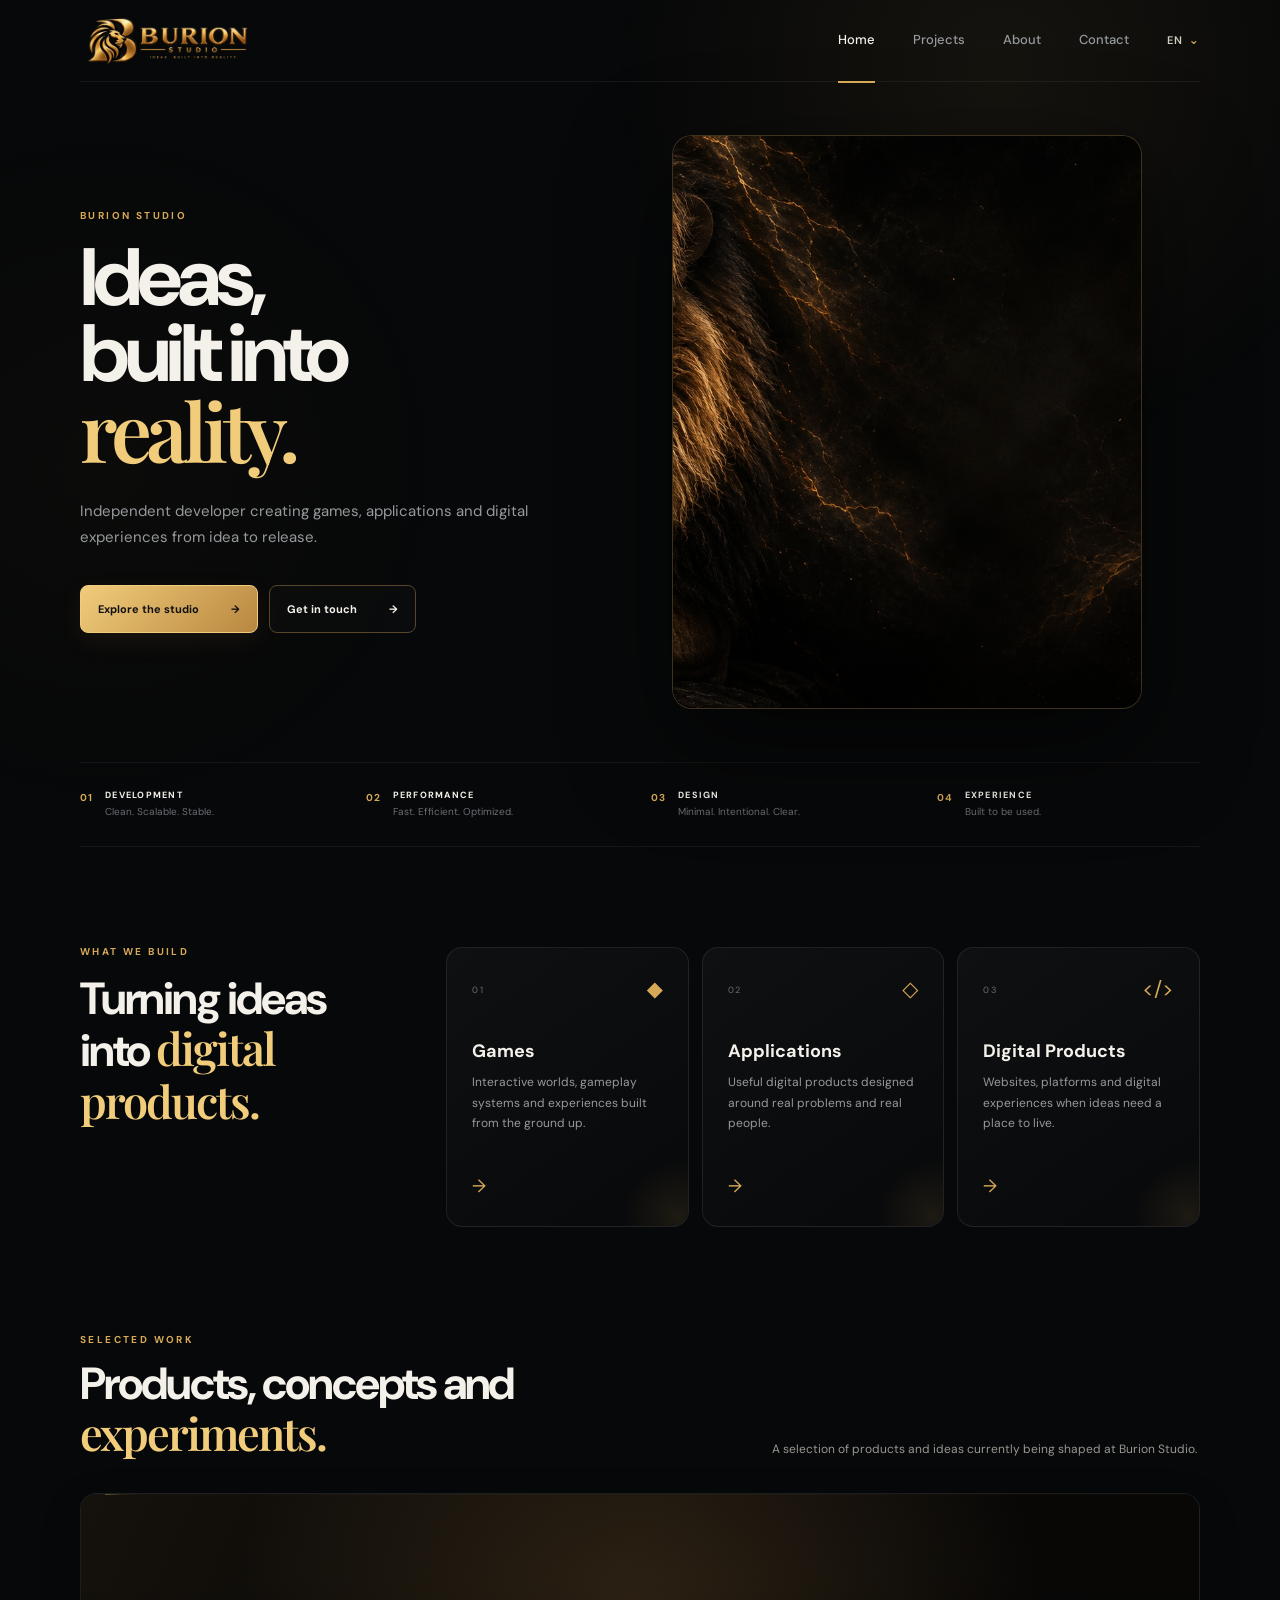
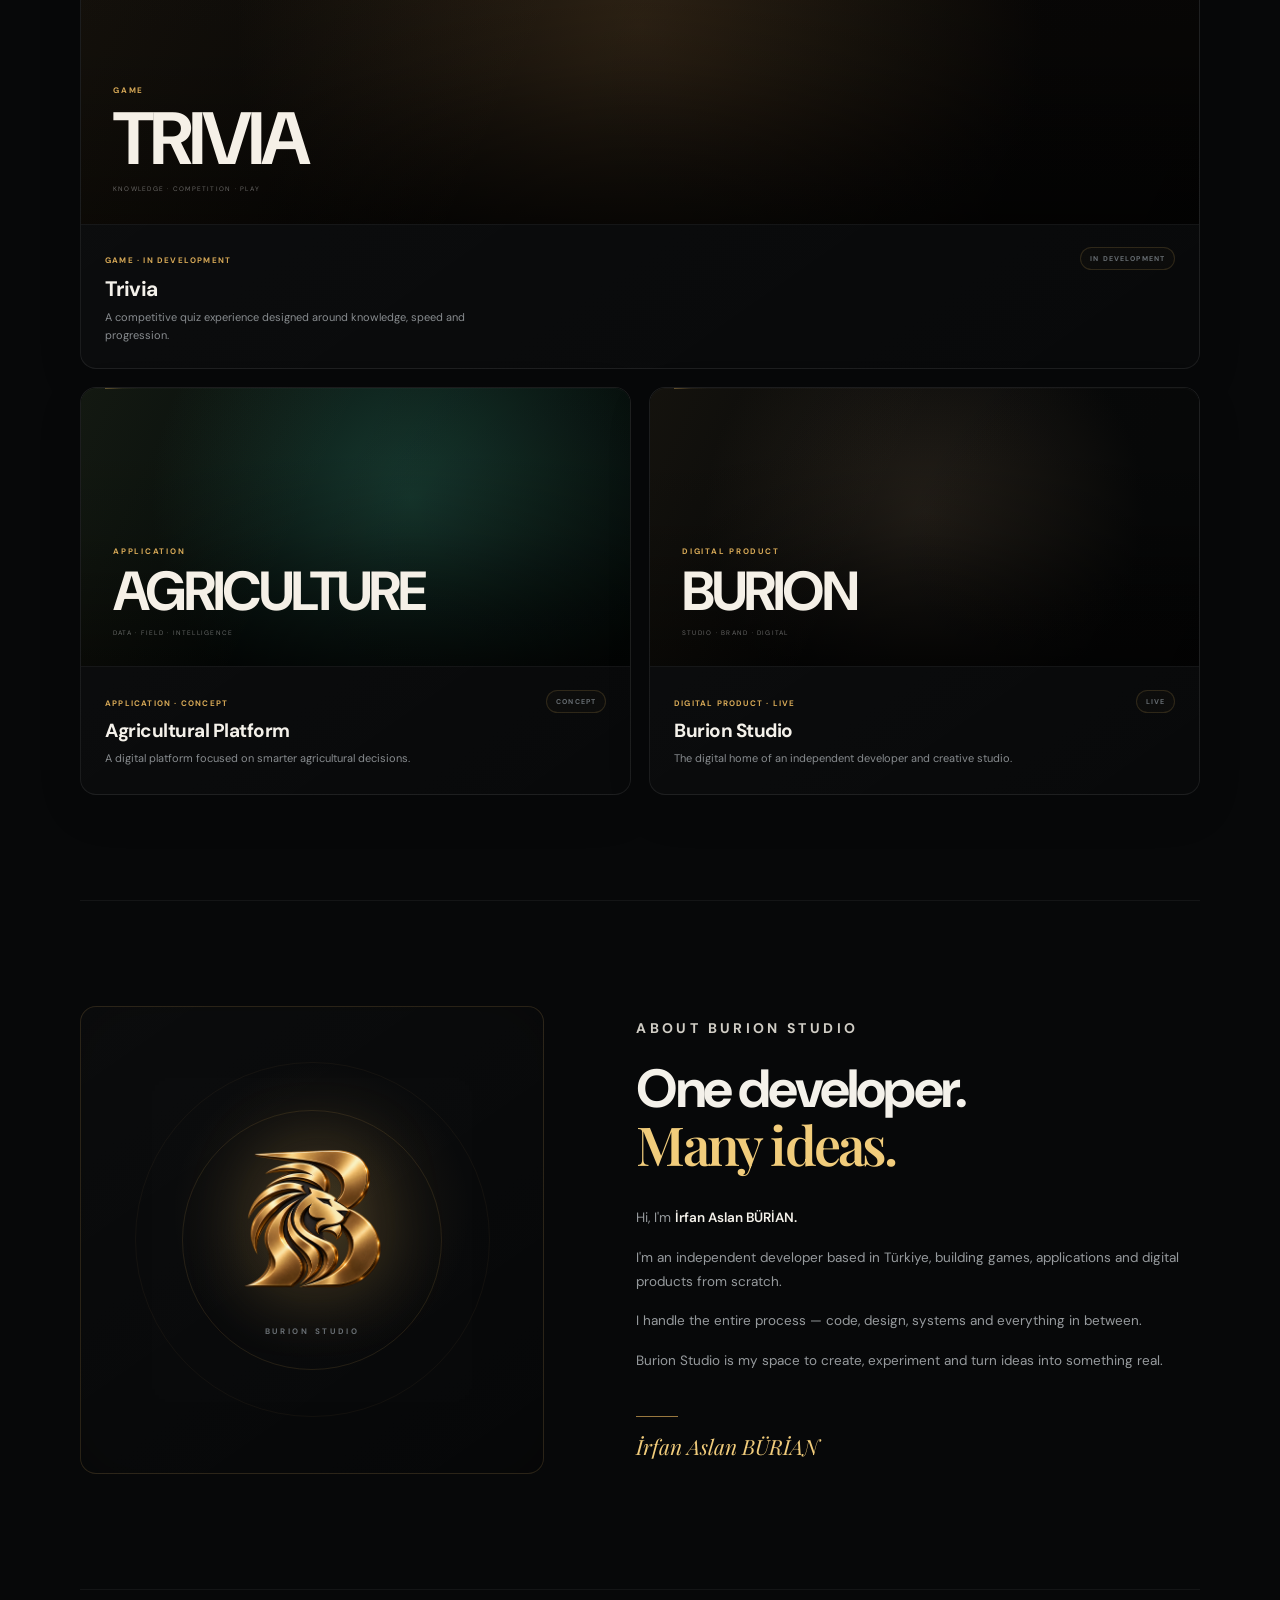
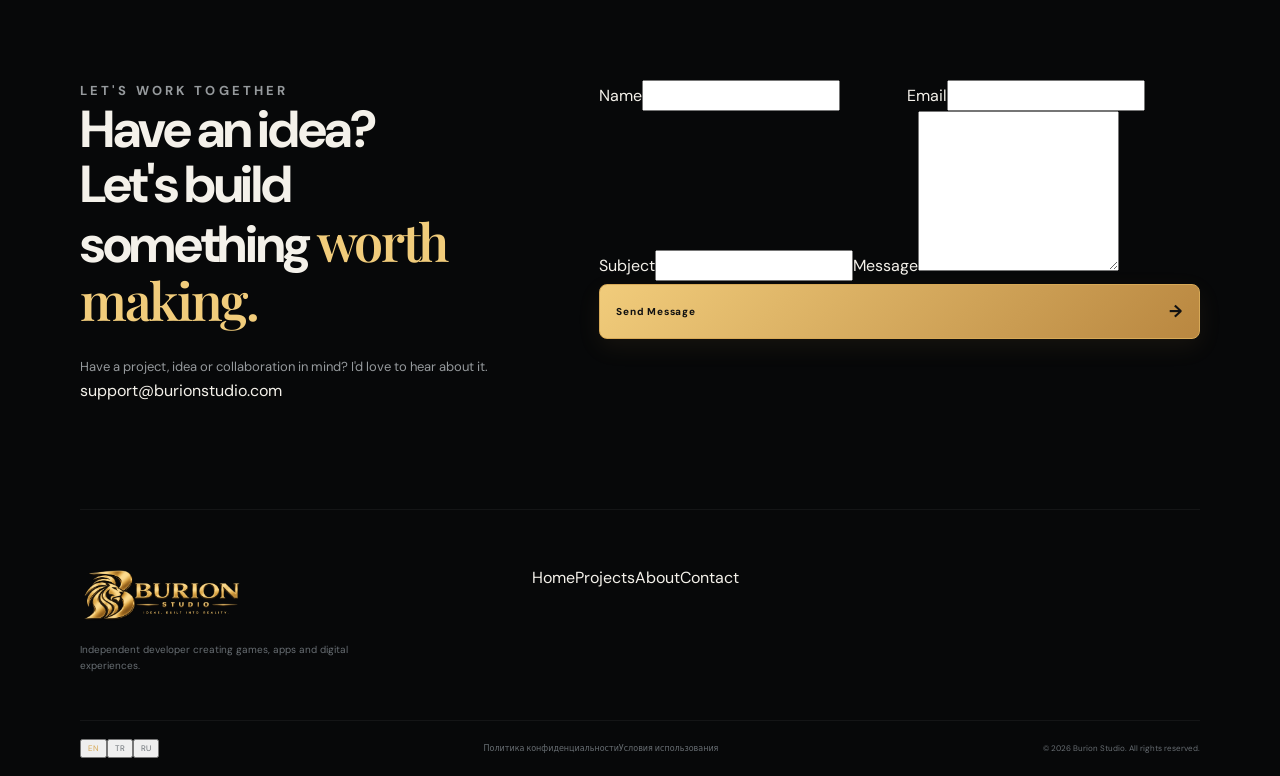
==== commit eb973a6b: "fix: remove legacy forced language state from Russian page" ====
--- a/ru/index.html
+++ b/ru/index.html
@@ -5,15 +5,27 @@
 <meta name="viewport" content="width=device-width,initial-scale=1">
 <meta name="theme-color" content="#070809">
 <meta name="robots" content="index,follow">
-<title>Burion Studio — Независимая студия игр и приложений</title>
-<meta name="description" content="Burion Studio — независимые игры, приложения и цифровые продукты.">
+<title>Burion Studio</title>
+<meta name="description" content="Независимая студия, создающая игры, приложения и цифровые продукты.">
 <link rel="canonical" href="https://burionstudio.com/ru/">
 <link rel="alternate" hreflang="en" href="https://burionstudio.com/">
 <link rel="alternate" hreflang="tr" href="https://burionstudio.com/tr/">
 <link rel="alternate" hreflang="ru" href="https://burionstudio.com/ru/">
 <link rel="alternate" hreflang="x-default" href="https://burionstudio.com/">
 <link rel="icon" type="image/png" href="../assets/brand/burion-favicon.png">
-<link rel="apple-touch-icon" href="../assets/brand/burion-app-icon.png">
+<link rel="apple-touch-icon" type="image/png" sizes="1024x1024" href="../assets/brand/burion-share-icon.png">
+<meta property="og:type" content="website">
+<meta property="og:site_name" content="Burion Studio">
+<meta property="og:title" content="Burion Studio">
+<meta property="og:description" content="Независимая студия, создающая игры, приложения и цифровые продукты.">
+<meta property="og:url" content="https://burionstudio.com/ru/">
+<meta property="og:image" content="https://burionstudio.com/assets/brand/burion-og-social.png">
+<meta property="og:image:alt" content="Burion Studio">
+<meta property="og:locale" content="ru_RU">
+<meta name="twitter:card" content="summary_large_image">
+<meta name="twitter:title" content="Burion Studio">
+<meta name="twitter:description" content="Независимая студия, создающая игры, приложения и цифровые продукты.">
+<meta name="twitter:image" content="https://burionstudio.com/assets/brand/burion-og-social.png">
 <link rel="preconnect" href="https://fonts.googleapis.com">
 <link rel="preconnect" href="https://fonts.gstatic.com" crossorigin>
 <link href="https://fonts.googleapis.com/css2?family=DM+Sans:wght@400;500;600;700&family=Playfair+Display:ital,wght@0,600;1,600&display=swap" rel="stylesheet">
@@ -39,7 +51,6 @@
 </main>
 <footer class="site-footer"><div class="footer-main"><div class="footer-brand"><img src="../assets/brand/burion-logo-gold.png" alt="Burion Studio"><p>Независимый разработчик игр, приложений и цифровых продуктов.</p></div><nav class="footer-nav" aria-label="Навигация в подвале"><a href="#home">Главная</a><a href="#projects">Проекты</a><a href="#about">Обо мне</a><a href="#contact">Контакты</a></nav></div><div class="footer-bottom"><div class="footer-languages"><button type="button" data-language="en">EN</button><button type="button" data-language="tr">TR</button><button type="button" data-language="ru">RU</button></div><div class="footer-legal"><a href="../privacy.html">Политика конфиденциальности</a><a href="../terms.html">Условия использования</a></div><span class="copyright">© 2026 Burion Studio. All rights reserved.</span></div></footer>
 </div>
-<script>localStorage.setItem('burionLanguage','ru');</script>
 <script src="../script.js" defer></script>
 <script src="../js/i18n-polish.js" defer></script>
 </body>
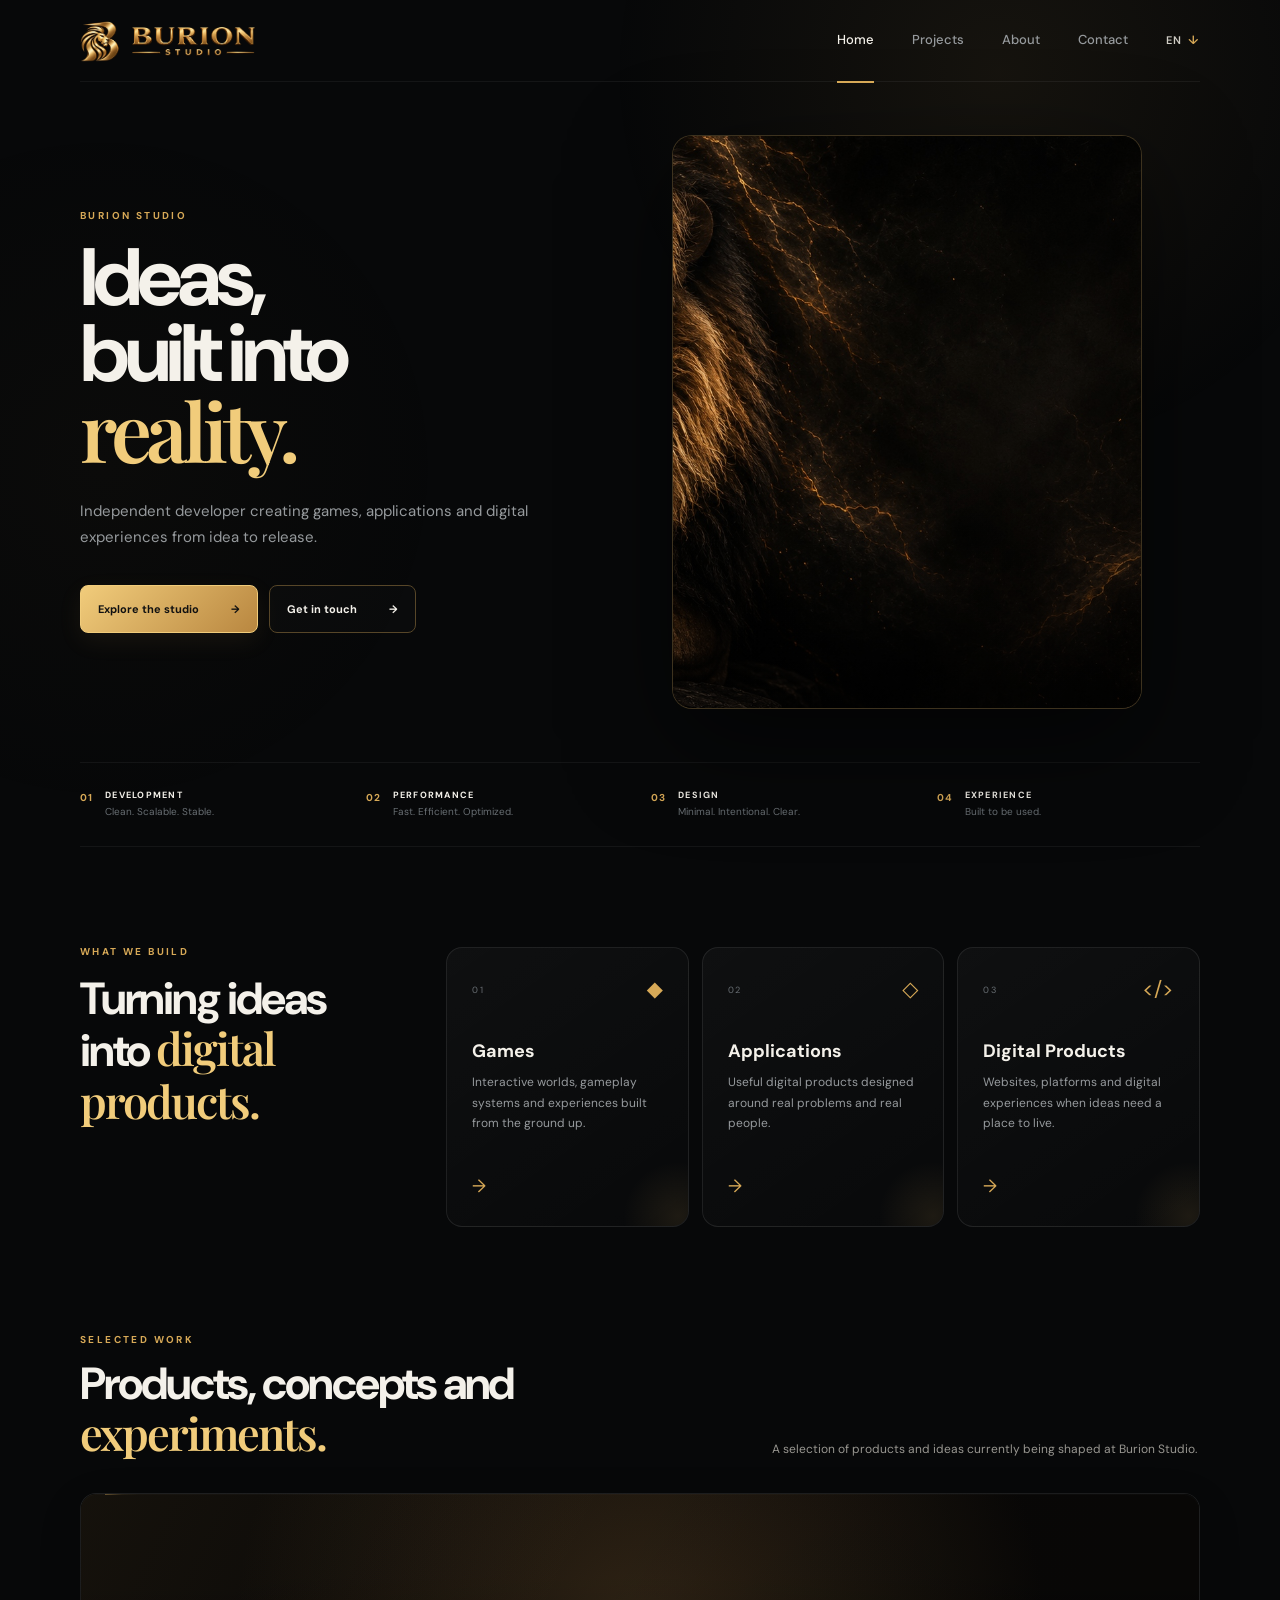
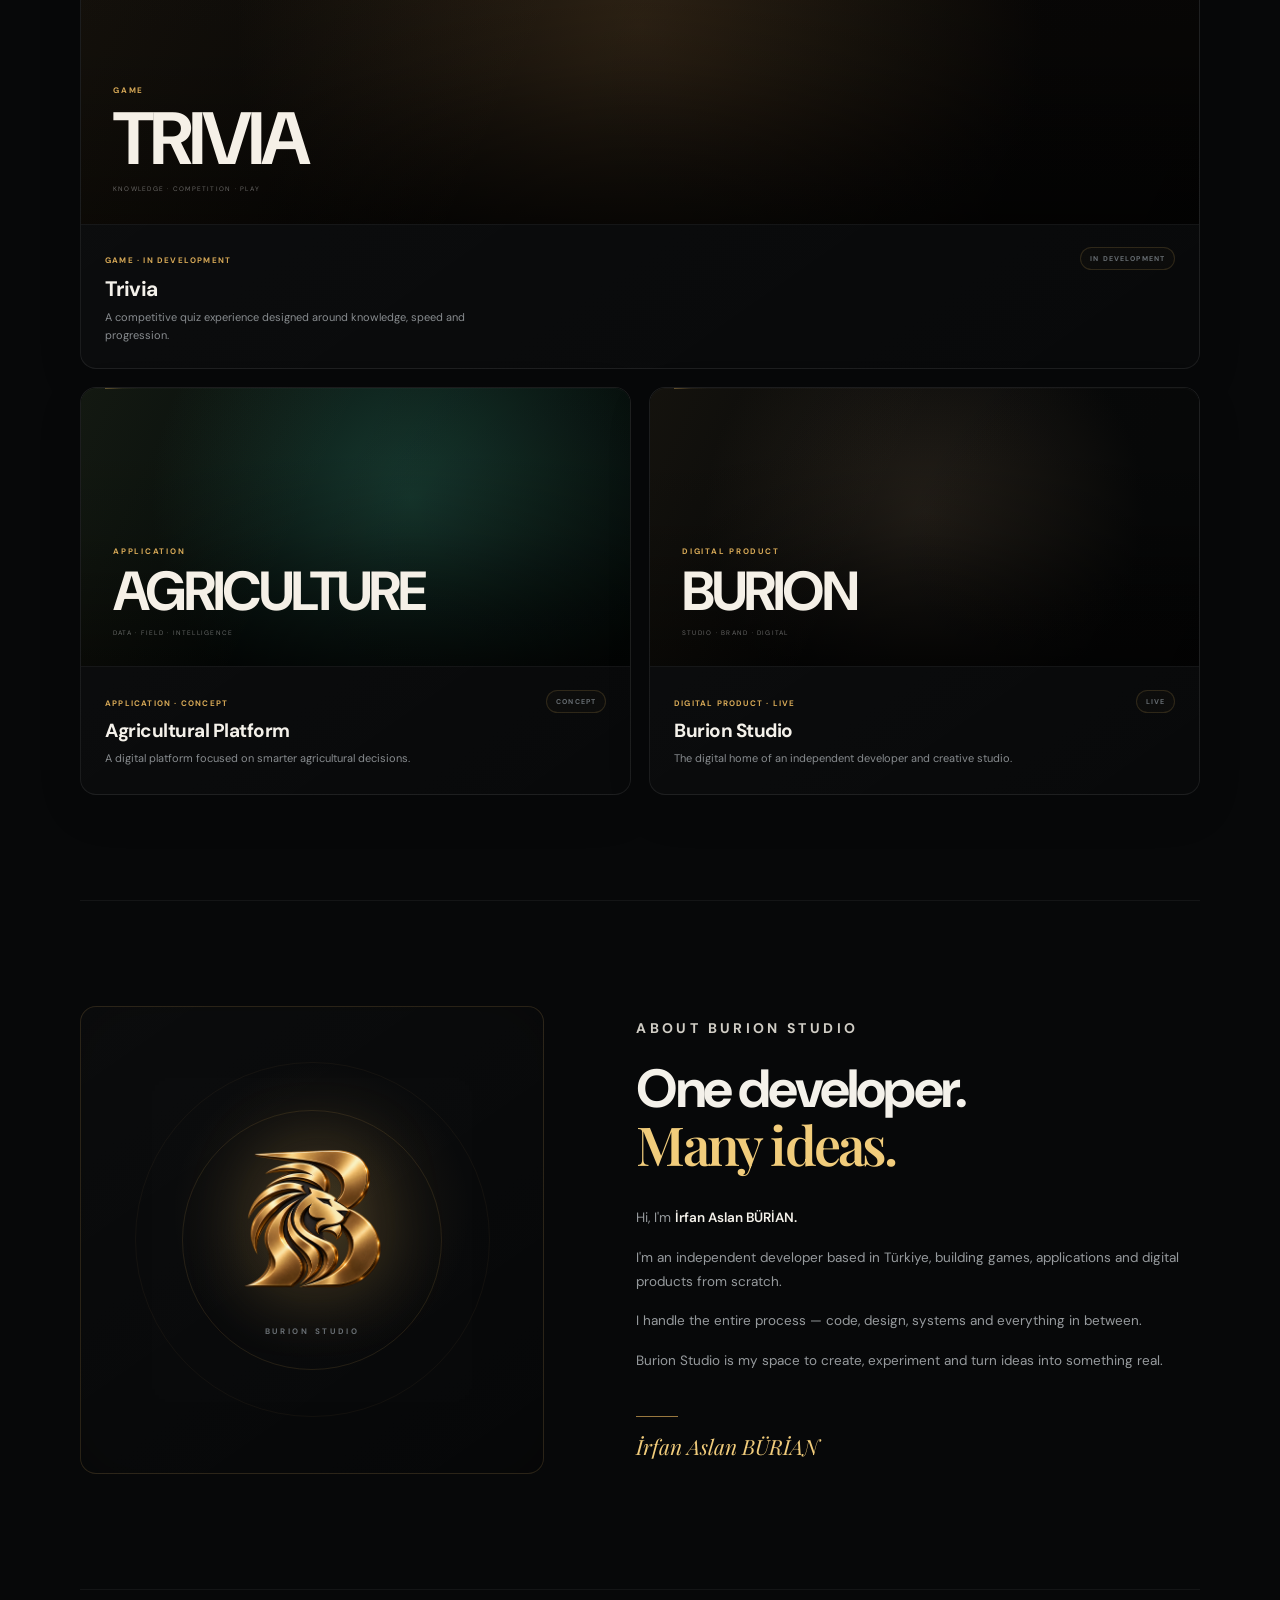
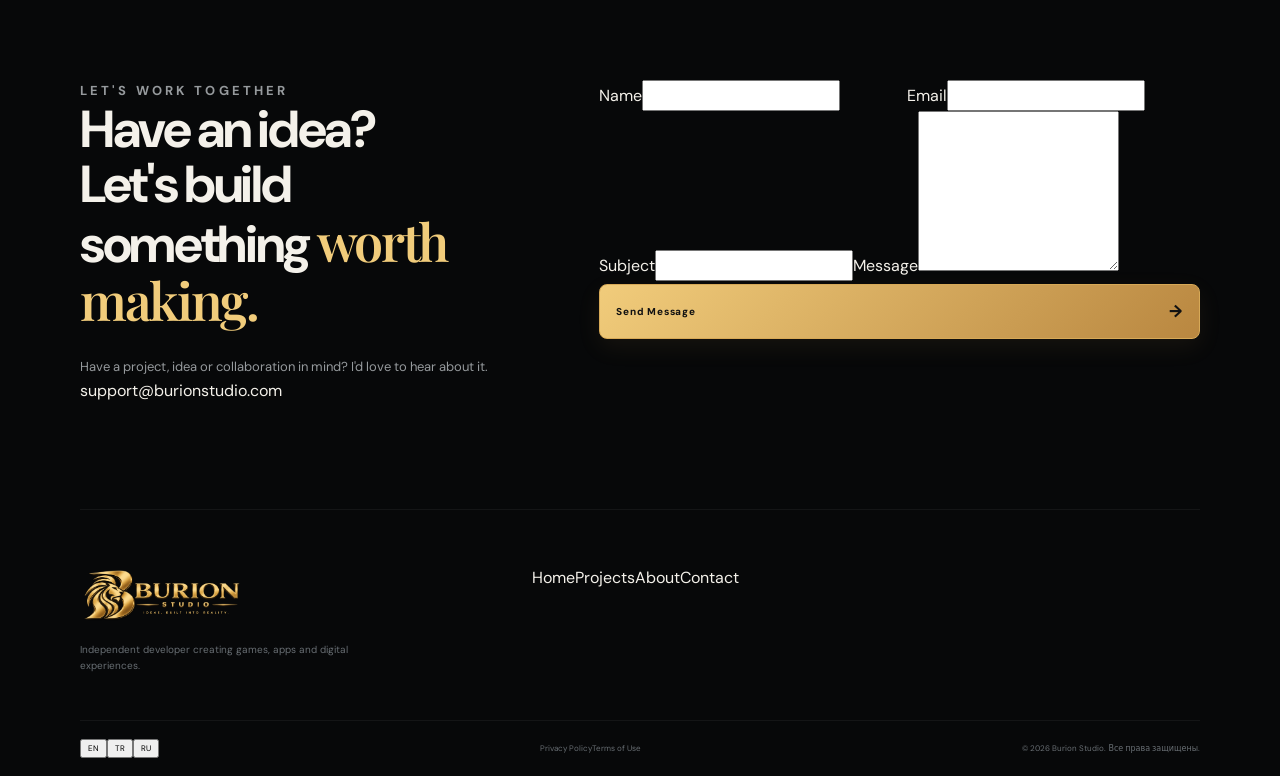
==== commit b9c13545: "feat: add Netlify contact form to Russian page" ====
--- a/ru/index.html
+++ b/ru/index.html
@@ -1,57 +1,16 @@
 <!doctype html>
 <html lang="ru">
 <head>
-<meta charset="utf-8">
-<meta name="viewport" content="width=device-width,initial-scale=1">
-<meta name="theme-color" content="#070809">
-<meta name="robots" content="index,follow">
-<title>Burion Studio</title>
-<meta name="description" content="Независимая студия, создающая игры, приложения и цифровые продукты.">
-<link rel="canonical" href="https://burionstudio.com/ru/">
-<link rel="alternate" hreflang="en" href="https://burionstudio.com/">
-<link rel="alternate" hreflang="tr" href="https://burionstudio.com/tr/">
-<link rel="alternate" hreflang="ru" href="https://burionstudio.com/ru/">
-<link rel="alternate" hreflang="x-default" href="https://burionstudio.com/">
-<link rel="icon" type="image/png" href="../assets/brand/burion-favicon.png">
-<link rel="apple-touch-icon" type="image/png" sizes="1024x1024" href="../assets/brand/burion-share-icon.png">
-<meta property="og:type" content="website">
-<meta property="og:site_name" content="Burion Studio">
-<meta property="og:title" content="Burion Studio">
-<meta property="og:description" content="Независимая студия, создающая игры, приложения и цифровые продукты.">
-<meta property="og:url" content="https://burionstudio.com/ru/">
-<meta property="og:image" content="https://burionstudio.com/assets/brand/burion-og-social.png">
-<meta property="og:image:alt" content="Burion Studio">
-<meta property="og:locale" content="ru_RU">
-<meta name="twitter:card" content="summary_large_image">
-<meta name="twitter:title" content="Burion Studio">
-<meta name="twitter:description" content="Независимая студия, создающая игры, приложения и цифровые продукты.">
-<meta name="twitter:image" content="https://burionstudio.com/assets/brand/burion-og-social.png">
-<link rel="preconnect" href="https://fonts.googleapis.com">
-<link rel="preconnect" href="https://fonts.gstatic.com" crossorigin>
-<link href="https://fonts.googleapis.com/css2?family=DM+Sans:wght@400;500;600;700&family=Playfair+Display:ital,wght@0,600;1,600&display=swap" rel="stylesheet">
-<link rel="stylesheet" href="../css/style.css?v=20260830-1">
-<link rel="stylesheet" href="../css/responsive-fixes.css?v=20260830-1">
-<link rel="stylesheet" href="../css/projects-polish.css?v=20260830-1">
-<link rel="stylesheet" href="../css/about-polish.css?v=20260830-1">
-<link rel="stylesheet" href="../css/contact-mobile-fix.css?v=20260830-4">
-<link rel="stylesheet" href="../css/footer-polish.css?v=20260830-4">
-<link rel="stylesheet" href="../css/footer-mobile-polish.css?v=20260830-1">
-</head>
-<body>
-<div class="site-shell">
-<header class="site-header"><a class="site-logo" href="../" aria-label="Burion Studio"><img src="../assets/brand/burion-logo-primary.png" alt="Burion Studio"></a><nav class="desktop-nav" aria-label="Основная навигация"><a class="nav-link active" href="#home">Главная</a><a class="nav-link" href="#projects">Проекты</a><a class="nav-link" href="#about">Обо мне</a><a class="nav-link" href="#contact">Контакты</a></nav><div class="header-actions"><button class="language-button" type="button" aria-label="Изменить язык" aria-expanded="false"><span class="current-language">RU</span><span class="language-arrow">⌄</span></button><div class="language-menu" id="languageMenu" hidden><button type="button" data-language="en">English</button><button type="button" data-language="tr">Türkçe</button><button type="button" data-language="ru">Русский</button></div><button class="menu-button" type="button" aria-expanded="false" aria-label="Открыть меню"><span></span><span></span><span></span></button></div></header>
-<div class="mobile-menu" id="mobileMenu" hidden><nav class="mobile-nav"><a href="#home">Главная</a><a href="#projects">Проекты</a><a href="#about">Обо мне</a><a href="#contact">Контакты</a></nav><div class="mobile-language"><span>ЯЗЫК</span><div><button type="button" data-language="en">EN</button><button type="button" data-language="tr">TR</button><button type="button" data-language="ru">RU</button></div></div></div>
-<main>
-<section id="home" class="hero"><div class="hero-content"><p class="eyebrow">BURION STUDIO</p><h1>Идеи,<br>превращённые в <em>реальность.</em></h1><p class="hero-description">Независимый разработчик, создающий игры, приложения и цифровые продукты от идеи до релиза.</p><div class="hero-actions"><a class="button button-primary" href="#projects"><span>Исследовать студию</span><span>→</span></a><a class="button button-secondary" href="#contact"><span>Связаться</span><span>→</span></a></div></div><div class="hero-visual"><div class="hero-image-frame"><img class="hero-image" src="../assets/brand/burion-hero-lion.jpg" alt="Burion Studio"><div class="hero-image-overlay"></div><div class="hero-image-brand"><img src="../assets/brand/burion-logo-gold.png" alt="Burion Studio"></div></div></div></section>
+<meta charset="utf-8"><meta name="viewport" content="width=device-width,initial-scale=1"><meta name="theme-color" content="#070809"><meta name="robots" content="index,follow"><meta name="description" content="Burion Studio — независимые игры, приложения и цифровые продукты."><meta name="apple-mobile-web-app-title" content="Burion Studio">
+<link rel="canonical" href="https://burionstudio.com/ru/"><link rel="alternate" hreflang="en" href="https://burionstudio.com/"><link rel="alternate" hreflang="tr" href="https://burionstudio.com/tr/"><link rel="alternate" hreflang="ru" href="https://burionstudio.com/ru/"><link rel="alternate" hreflang="x-default" href="https://burionstudio.com/">
+<link rel="icon" type="image/png" href="../assets/brand/burion-favicon.png"><link rel="apple-touch-icon" type="image/png" sizes="1024x1024" href="../assets/brand/burion-share-icon.png"><meta property="og:type" content="website"><meta property="og:site_name" content="Burion Studio"><meta property="og:title" content="Burion Studio"><meta property="og:description" content="Независимые игры, приложения и цифровые продукты."><meta property="og:url" content="https://burionstudio.com/ru/"><meta property="og:image" content="https://burionstudio.com/assets/brand/burion-og-social.png"><meta property="og:image:alt" content="Burion Studio"><meta property="og:locale" content="ru_RU"><meta name="twitter:card" content="summary_large_image"><meta name="twitter:title" content="Burion Studio"><meta name="twitter:description" content="Независимые игры, приложения и цифровые продукты."><meta name="twitter:image" content="https://burionstudio.com/assets/brand/burion-og-social.png"><title>Burion Studio</title>
+<link rel="preconnect" href="https://fonts.googleapis.com"><link rel="preconnect" href="https://fonts.gstatic.com" crossorigin><link href="https://fonts.googleapis.com/css2?family=DM+Sans:wght@400;500;600;700&family=Playfair+Display:wght@600;700&display=swap" rel="stylesheet"><link rel="stylesheet" href="../css/style.css"><link rel="stylesheet" href="../css/responsive-fixes.css?v=20260830-9"><link rel="stylesheet" href="../css/about-polish.css?v=20260830-1"><link rel="stylesheet" href="../css/projects-polish.css?v=20260830-2"><link rel="stylesheet" href="../css/footer-mobile-polish.css?v=20260830-2"><link rel="stylesheet" href="../css/footer-polish.css?v=20260830-2"><link rel="stylesheet" href="../css/contact-mobile-fix.css?v=20260830-5"><link rel="stylesheet" href="../css/stability.css?v=20260830-1">
+</head><body><div class="site-shell"><header class="site-header"><a href="#home" class="site-logo" aria-label="Burion Studio главная"><img src="../assets/brand/burion-logo-horizontal.png" alt="Burion Studio"></a><nav class="desktop-nav" aria-label="Основная навигация"><a href="#home" class="nav-link active">Главная</a><a href="#projects" class="nav-link">Проекты</a><a href="#about" class="nav-link">Обо мне</a><a href="#contact" class="nav-link">Контакты</a></nav><div class="header-actions"><button class="language-button" type="button" aria-label="Изменить язык" aria-haspopup="true" aria-expanded="false"><span class="current-language">RU</span><span class="language-arrow" aria-hidden="true">↓</span></button><button class="menu-button" type="button" aria-label="Открыть меню" aria-expanded="false" aria-controls="mobileMenu"><span></span><span></span><span></span></button></div></header>
+<div class="mobile-menu" id="mobileMenu" hidden><nav class="mobile-nav" aria-label="Мобильная навигация"><a href="#home">Главная</a><a href="#projects">Проекты</a><a href="#about">Обо мне</a><a href="#contact">Контакты</a></nav><div class="mobile-language"><span>ЯЗЫК</span><div><button type="button" data-language="en">English</button><button type="button" data-language="tr">Türkçe</button><button type="button" data-language="ru">Русский</button></div></div></div><div class="language-menu" id="languageMenu" role="menu" hidden><button type="button" role="menuitem" data-language="en">English</button><button type="button" role="menuitem" data-language="tr">Türkçe</button><button type="button" role="menuitem" data-language="ru">Русский</button></div>
+<main><section id="home" class="hero"><div class="hero-content"><p class="eyebrow">BURION STUDIO</p><h1>Идеи,<br>превращённые в <em>реальность.</em></h1><p class="hero-description">Независимый разработчик, создающий игры, приложения и цифровые продукты от идеи до релиза.</p><div class="hero-actions"><a href="#projects" class="button button-primary"><span>Исследовать студию</span><span>→</span></a><a href="#contact" class="button button-secondary"><span>Связаться</span><span>→</span></a></div></div><div class="hero-visual"><div class="hero-image-frame"><img src="../assets/brand/burion-hero-lion.jpg" alt="Burion Studio лев" class="hero-image" loading="eager" fetchpriority="high" decoding="async"><div class="hero-image-overlay"></div><div class="hero-image-brand"><img src="../assets/brand/burion-logo-gold.png" alt=""></div></div></div></section>
 <section class="brand-statement"><div class="statement-item"><span class="statement-number">01</span><div><strong>РАЗРАБОТКА</strong><span>Чисто. Масштабируемо. Надёжно.</span></div></div><div class="statement-item"><span class="statement-number">02</span><div><strong>ПРОИЗВОДИТЕЛЬНОСТЬ</strong><span>Быстро. Эффективно. Оптимизировано.</span></div></div><div class="statement-item"><span class="statement-number">03</span><div><strong>ДИЗАЙН</strong><span>Минималистично. Осознанно. Понятно.</span></div></div><div class="statement-item"><span class="statement-number">04</span><div><strong>ОПЫТ</strong><span>Создано для использования.</span></div></div></section>
 <section class="build-section"><div class="section-heading"><p class="eyebrow">ЧТО Я СОЗДАЮ</p><h2>Превращаю идеи в <em>цифровые продукты.</em></h2></div><div class="build-grid"><article class="build-card"><div class="card-top"><span class="card-index">01</span><span class="card-symbol">◆</span></div><h3>Игры</h3><p>Интерактивные миры, игровые системы и впечатления, созданные с нуля.</p><span class="card-arrow">→</span></article><article class="build-card"><div class="card-top"><span class="card-index">02</span><span class="card-symbol">◇</span></div><h3>Приложения</h3><p>Полезные цифровые продукты, созданные вокруг реальных задач и людей.</p><span class="card-arrow">→</span></article><article class="build-card"><div class="card-top"><span class="card-index">03</span><span class="card-symbol">&lt;/&gt;</span></div><h3>Цифровые продукты</h3><p>Сайты, платформы и цифровые решения, где идеи получают своё место.</p><span class="card-arrow">→</span></article></div></section>
 <section id="projects" class="projects-section"><div class="section-heading projects-heading"><div><p class="eyebrow">ИЗБРАННЫЕ РАБОТЫ</p><h2>Продукты, концепции и <em>эксперименты.</em></h2></div><p class="section-description">Подборка продуктов и идей, которые сейчас развиваются в Burion Studio.</p></div><div class="projects-grid"><article class="project-card project-featured"><div class="project-image"><div class="project-image-content"><span>ИГРА</span><strong>TRIVIA</strong><small>ЗНАНИЯ · СОРЕВНОВАНИЕ · ИГРА</small></div></div><div class="project-info"><div><span class="project-category">ИГРА · В РАЗРАБОТКЕ</span><h3>Trivia</h3><p>Соревновательная викторина, построенная вокруг знаний, скорости и прогресса.</p></div><span class="project-status">В РАЗРАБОТКЕ</span></div></article><article class="project-card"><div class="project-image project-image-agriculture"><div class="project-image-content"><span>ПРИЛОЖЕНИЕ</span><strong>СЕЛЬСКОЕ ХОЗЯЙСТВО</strong><small>ДАННЫЕ · ПОЛЕ · ИНТЕЛЛЕКТ</small></div></div><div class="project-info"><div><span class="project-category">ПРИЛОЖЕНИЕ · КОНЦЕПЦИЯ</span><h3>Аграрная платформа</h3><p>Цифровая платформа для более эффективных решений в сельском хозяйстве.</p></div><span class="project-status">КОНЦЕПЦИЯ</span></div></article><article class="project-card"><div class="project-image project-image-studio"><div class="project-image-content"><span>ЦИФРОВОЙ ПРОДУКТ</span><strong>BURION</strong><small>СТУДИЯ · БРЕНД · ЦИФРОВОЕ</small></div></div><div class="project-info"><div><span class="project-category">ЦИФРОВОЙ ПРОДУКТ · LIVE</span><h3>Burion Studio</h3><p>Цифровой дом независимого разработчика и творческой студии.</p></div><span class="project-status">LIVE</span></div></article></div></section>
-<section id="about" class="about-section"><div class="about-visual"><div class="about-mark"><img src="../assets/brand/burion-logo-mark.png" alt="Burion Studio mark"></div><span>BURION STUDIO</span></div><div class="about-content"><p class="eyebrow">О BURION STUDIO</p><h2>Один разработчик.<br><em>Много идей.</em></h2><p>Привет, я <strong>İrfan Aslan BÜRİAN.</strong></p><p>Я независимый разработчик из Турции. Создаю игры, приложения и цифровые продукты с нуля.</p><p>Я самостоятельно занимаюсь всем процессом — кодом, дизайном, системами и всеми задачами между ними.</p><p>Burion Studio — моё пространство для создания, экспериментов и превращения идей в реальные продукты.</p><div class="signature">İrfan Aslan BÜRİAN</div></div></section>
-<section id="contact" class="contact-section"><div class="contact-heading"><p class="eyebrow">ДАВАЙТЕ СОЗДАДИМ ВМЕСТЕ</p><h2>Есть идея?<br>Давайте создадим что-то <em>стоящее.</em></h2><p class="contact-description">Есть проект, идея или предложение о сотрудничестве? Буду рад услышать о нём.</p><a href="mailto:support@burionstudio.com" class="contact-email">support@burionstudio.com</a></div><form id="contactForm" class="contact-form"><div class="form-row"><label><span>Имя</span><input type="text" name="name" autocomplete="name" required></label><label><span>Эл. почта</span><input type="email" name="email" autocomplete="email" required></label></div><label><span>Тема</span><input type="text" name="subject"></label><label><span>Сообщение</span><textarea name="message" rows="6" required></textarea></label><button type="submit" class="button button-primary submit-button"><span>Отправить сообщение</span><span>→</span></button></form></section>
-</main>
-<footer class="site-footer"><div class="footer-main"><div class="footer-brand"><img src="../assets/brand/burion-logo-gold.png" alt="Burion Studio"><p>Независимый разработчик игр, приложений и цифровых продуктов.</p></div><nav class="footer-nav" aria-label="Навигация в подвале"><a href="#home">Главная</a><a href="#projects">Проекты</a><a href="#about">Обо мне</a><a href="#contact">Контакты</a></nav></div><div class="footer-bottom"><div class="footer-languages"><button type="button" data-language="en">EN</button><button type="button" data-language="tr">TR</button><button type="button" data-language="ru">RU</button></div><div class="footer-legal"><a href="../privacy.html">Политика конфиденциальности</a><a href="../terms.html">Условия использования</a></div><span class="copyright">© 2026 Burion Studio. All rights reserved.</span></div></footer>
-</div>
-<script src="../script.js" defer></script>
-<script src="../js/i18n-polish.js" defer></script>
-</body>
-</html>+<section id="about" class="about-section"><div class="about-visual"><div class="about-mark"><img src="../assets/brand/burion-logo-mark.png" alt="Burion Studio знак" loading="lazy" decoding="async"></div><span>BURION STUDIO</span></div><div class="about-content"><p class="eyebrow">О BURION STUDIO</p><h2>Один разработчик.<br><em>Много идей.</em></h2><p>Привет, я <strong>İrfan Aslan BÜRİAN.</strong></p><p>Я независимый разработчик из Турции. Создаю игры, приложения и цифровые продукты с нуля.</p><p>Я самостоятельно занимаюсь всем процессом — кодом, дизайном, системами и всеми задачами между ними.</p><p>Burion Studio — моё пространство для создания, экспериментов и превращения идей в реальные продукты.</p><div class="signature">İrfan Aslan BÜRİAN</div></div></section>
+<section id="contact" class="contact-section"><div class="contact-heading"><p class="eyebrow">ДАВАЙТЕ СОЗДАДИМ ВМЕСТЕ</p><h2>Есть идея?<br>Давайте создадим что-то <em>стоящее.</em></h2><p class="contact-description">Есть проект, идея или предложение о сотрудничестве? Буду рад услышать о нём.</p><a href="mailto:support@burionstudio.com" class="contact-email">support@burionstudio.com</a></div><form id="contactForm" class="contact-form" name="contact" method="POST" data-netlify="true" netlify-honeypot="bot-field"><input type="hidden" name="form-name" value="contact"><p class="form-honeypot" hidden><label>Не заполняйте: <input name="bot-field"></label></p><div class="form-row"><label><span>Имя</span><input type="text" name="name" autocomplete="name" required></label><label><span>Эл. почта</span><input type="email" name="email" autocomplete="email" required></label></div><label><span>Тема</span><input type="text" name="subject"></label><label><span>Сообщение</span><textarea name="message" rows="6" required></textarea></label><button type="submit" class="button button-primary submit-button"><span>Отправить сообщение</span><span>→</span></button></form></section></main>
+<footer class="site-footer"><div class="footer-main"><div class="footer-brand"><img src="../assets/brand/burion-logo-gold.png" alt="Burion Studio" loading="lazy" decoding="async"><p>Независимый разработчик игр, приложений и цифровых продуктов.</p></div><nav class="footer-nav" aria-label="Навигация в подвале"><a href="#home">Главная</a><a href="#projects">Проекты</a><a href="#about">Обо мне</a><a href="#contact">Контакты</a></nav></div><div class="footer-bottom"><div class="footer-languages"><button type="button" data-language="en">EN</button><button type="button" data-language="tr">TR</button><button type="button" data-language="ru">RU</button></div><div class="footer-legal"><a href="../privacy.html">Политика конфиденциальности</a><a href="../terms.html">Условия использования</a></div><span class="copyright">© 2026 Burion Studio. Все права защищены.</span></div></footer></div><script src="../script.js" defer></script><script src="../js/i18n-polish.js" defer></script></body></html>
--- a/css/stability.css
+++ b/css/stability.css
@@ -0,0 +1,66 @@
+/* BURION STUDIO — Production Stability Layer
+   Non-visual safeguards only.
+   Keeps the approved visual design intact while preventing common
+   mobile overflow and form-sizing regressions.
+*/
+
+*,
+*::before,
+*::after {
+  box-sizing: border-box;
+}
+
+html,
+body {
+  width: 100%;
+  max-width: 100%;
+}
+
+body {
+  overflow-x: clip;
+}
+
+img,
+svg,
+video,
+canvas {
+  max-width: 100%;
+}
+
+input,
+textarea,
+select,
+button {
+  max-width: 100%;
+}
+
+.contact-form,
+.contact-form label,
+.contact-form .form-row,
+.footer-main,
+.footer-bottom,
+.footer-brand,
+.footer-nav {
+  min-width: 0;
+}
+
+.contact-form input,
+.contact-form textarea,
+.contact-form select {
+  box-sizing: border-box;
+}
+
+@media (max-width: 800px) {
+  .site-shell,
+  main,
+  .site-footer {
+    width: 100%;
+    max-width: 100%;
+  }
+
+  .contact-form input,
+  .contact-form textarea,
+  .contact-form select {
+    min-width: 0;
+  }
+}
